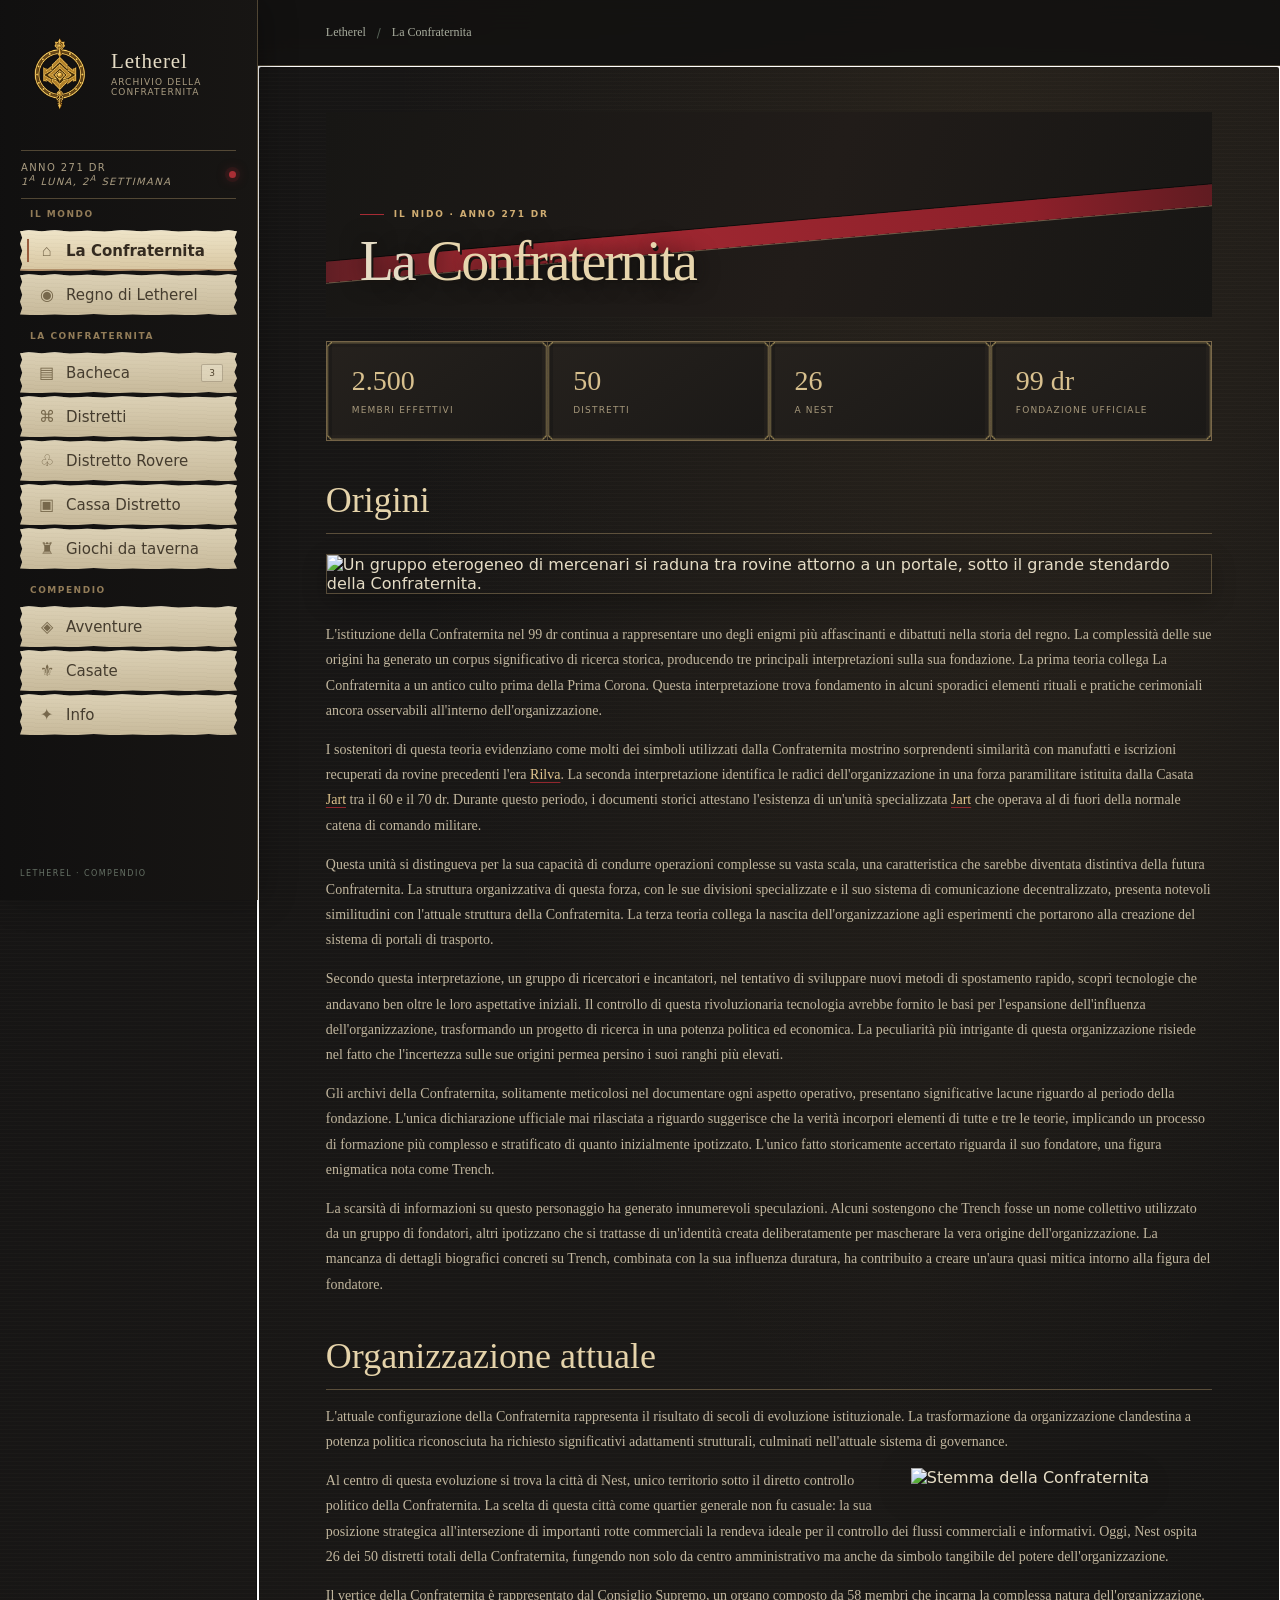
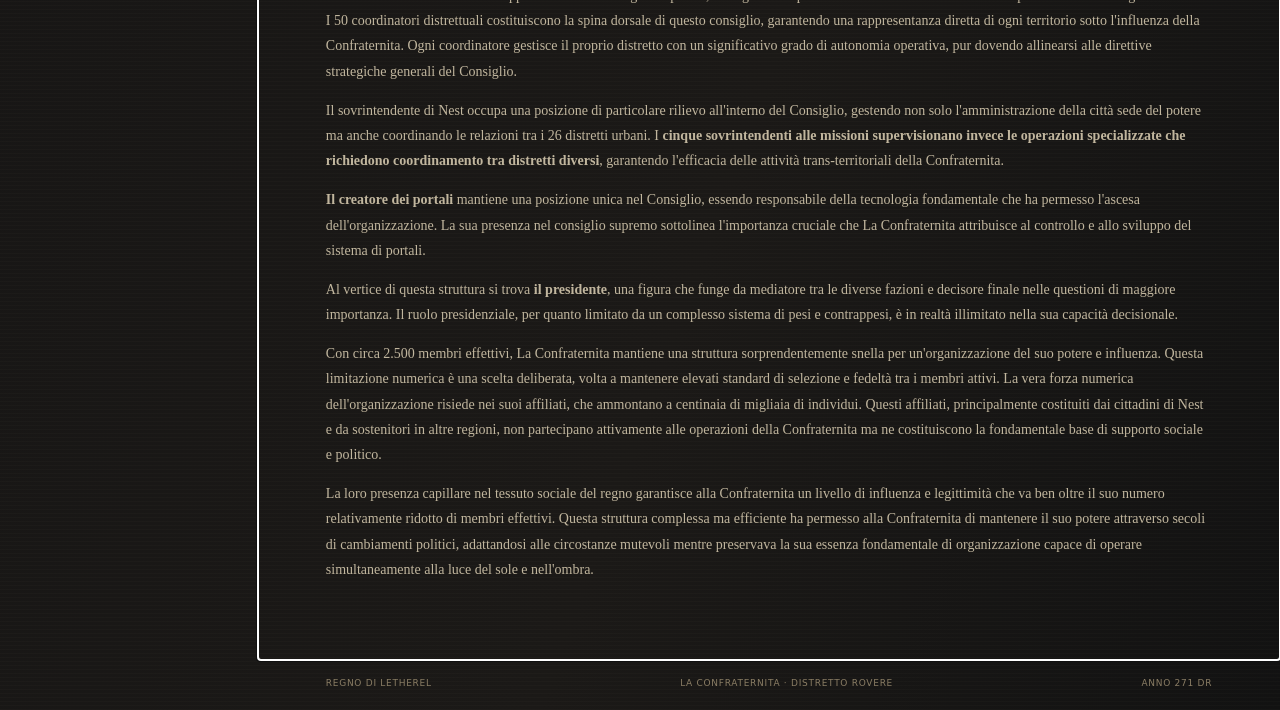
==== index.html @ f5f1eded "mapcolor" ====
<!doctype html>
<html lang="it">
<head>
<meta charset="utf-8"><meta name="viewport" content="width=device-width,initial-scale=1"><meta name="theme-color" content="#141313">
<meta name="description" content="Archivio della Confraternita, dei distretti e delle avventure nel Regno di Letherel.">
<title>La Confraternita · Letherel</title><link rel="stylesheet" href="./assets/site.css?v=20261110-regno-full-map-v3"><script src="./assets/regno.js?v=20261110-regno-map-replacement-2" defer></script><script src="./assets/confraternita.js" defer></script><script src="./assets/taverna-content.js?v=20261109-scudi-diagrams" defer></script><script src="./assets/casate.js?v=20261025-casate-glow" defer></script><script src="./assets/site-images.js?v=20261109-regno-fondazione" defer></script><script src="./assets/player-card.js?v=20261109-rovere-layout-classes" defer></script><script src="./assets/bacheca.js" defer></script><script src="./assets/site.js?v=20261110-regno-fullpage-title" defer></script>
</head>
<body><div class="site-shell">
<aside class="sidebar" id="sidebar" aria-label="Navigazione principale">
<a class="brand" href="#confraternita"><img class="brand-crest" src="./assets/stemma-confraternita-oro.png" alt=""><span><strong>Letherel</strong><small>Archivio della Confraternita</small></span></a>
<a class="sidebar-rule" href="#calendario" data-route="calendario" aria-label="Apri il calendario di Letherel"><span>Anno 271 dr<br><em>1<sup>a</sup> Luna, 2<sup>a</sup> settimana</em></span><b class="live-dot"></b></a>
<nav class="main-nav"><p class="nav-label nav-label-spaced">Il Mondo</p>
<a href="#confraternita" data-route="confraternita"><span class="nav-icon">⌂</span>La Confraternita</a>
<a href="#regno" data-route="regno"><span class="nav-icon">◉</span>Regno di Letherel</a>
<p class="nav-label nav-label-spaced">La Confraternita</p>
<a href="#bacheca" data-route="bacheca"><span class="nav-icon">▤</span>Bacheca <span class="nav-count" data-bacheca-count>3</span></a>
<a href="#distretti" data-route="distretti"><span class="nav-icon">⌘</span>Distretti</a>
<a href="#rovere" data-route="rovere"><span class="nav-icon">♧</span>Distretto Rovere</a>
<a href="#cassa" data-route="cassa" class="nav-subitem"><span class="nav-icon">▣</span>Cassa Distretto</a>
<a href="#taverna" data-route="taverna"><span class="nav-icon">♜</span>Giochi da taverna</a>
<p class="nav-label nav-label-spaced">Compendio</p>
<a href="#avventure" data-route="avventure"><span class="nav-icon">◈</span>Avventure</a>
<a href="#casate" data-route="casate"><span class="nav-icon">⚜</span>Casate</a>
<a href="#info" data-route="info"><span class="nav-icon">✦</span>Info</a>
</nav>
<div class="sidebar-bottom"><span class="sidebar-version">LETHEREL · COMPENDIO</span></div>
</aside>
<main class="main-area"><header class="topbar"><button class="menu-button" id="menuButton" aria-label="Apri navigazione" aria-expanded="false">☰</button><div class="breadcrumbs"><span>Letherel</span><b>/</b><span id="crumbCurrent">La Confraternita</span></div></header>
<div class="content-wrap" id="content" tabindex="-1"></div><footer class="site-footer"><span>Regno di Letherel</span><span>La Confraternita · Distretto Rovere</span><span>Anno 271 dr</span></footer></main></div><div class="sidebar-scrim" id="sidebarScrim"></div></body></html>
---- assets/site.css ----
:root{color-scheme:dark;--ink:#e8e3d4;--muted:#a6a493;--bg:#101812;--panel:#17221b;--line:rgba(206,190,145,.14);--gold:#d0ad67;--gold-light:#ecd5a0;--green:#78916e;--sidebar:258px;--serif:Georgia,"Times New Roman",serif;--sans:Inter,ui-sans-serif,system-ui,-apple-system,"Segoe UI",sans-serif}
*{box-sizing:border-box}html{min-height:100%;background:var(--bg);scroll-behavior:smooth}body{margin:0;min-width:320px;color:var(--ink);font-family:var(--sans);background:radial-gradient(ellipse at 70% -15%,rgba(74,95,69,.2),transparent 48%),var(--bg)}button,input{font:inherit}a{color:inherit;text-decoration:none}.sidebar{position:fixed;z-index:30;inset:0 auto 0 0;display:flex;flex-direction:column;width:var(--sidebar);padding:29px 20px 20px;border-right:1px solid var(--line);background:rgba(16,24,18,.97)}.brand{display:flex;align-items:center;gap:13px;min-height:47px}.brand-crest{display:block;width:78px;height:90px;flex:0 0 78px;object-fit:contain}.brand strong{display:block;font:21px/1 var(--serif);letter-spacing:.04em}.brand small{display:block;margin-top:5px;color:var(--muted);font-size:9px;letter-spacing:.12em;text-transform:uppercase}.sidebar-rule{display:flex;align-items:center;justify-content:space-between;margin:31px 1px 24px;padding:11px 0;border-block:1px solid var(--line);color:var(--muted);font-size:10px;letter-spacing:.14em;text-transform:uppercase}.live-dot{display:inline-block;width:7px;height:7px;flex:0 0 auto;border:0;border-radius:50%;background:#86a97d;box-shadow:0 0 0 4px rgba(134,169,125,.1),0 0 12px rgba(134,169,125,.6)}.nav-label{margin:0 0 11px 10px;color:#758075;font-size:9px;font-weight:700;letter-spacing:.17em;text-transform:uppercase}.nav-label-spaced{margin-top:31px}.main-nav a{position:relative;display:flex;align-items:center;min-height:41px;margin:3px 0;padding:0 10px;border:1px solid transparent;border-radius:5px;color:#b9bcae;font-size:12px;transition:.18s ease}.main-nav a:hover{border-color:var(--line);background:rgba(255,255,255,.025);color:var(--ink)}.main-nav a.active{border-color:rgba(208,173,103,.2);background:linear-gradient(90deg,rgba(208,173,103,.12),rgba(208,173,103,.025));color:var(--gold-light)}.main-nav a.active:before{position:absolute;inset:8px auto 8px -1px;width:2px;background:var(--gold);content:""}.nav-icon{display:inline-grid;place-items:center;width:25px;margin-right:7px;color:#8d9a84;font:16px var(--serif)}.main-nav a.active .nav-icon{color:var(--gold)}.nav-count{margin-left:auto;padding:3px 7px;border:1px solid rgba(208,173,103,.3);border-radius:99px;color:var(--gold-light);font-size:9px}.sidebar-bottom{margin-top:auto}.sidebar-note{display:flex;gap:10px;margin-bottom:24px;padding:13px 11px;border:1px solid var(--line);border-radius:5px;background:rgba(255,255,255,.018)}.sidebar-note>span{color:var(--gold)}.sidebar-note p{margin:0;color:var(--muted);font-size:10px;line-height:1.65}.sidebar-note strong{color:var(--ink);font-weight:600}.sidebar-version{color:#657064;font-size:8px;letter-spacing:.18em}.main-area{min-height:100vh;margin-left:var(--sidebar)}.topbar{position:sticky;z-index:20;top:0;display:flex;align-items:center;gap:25px;height:66px;padding:0 5.3vw;border-bottom:1px solid var(--line);background:rgba(16,24,18,.88);backdrop-filter:blur(16px)}.breadcrumbs{display:flex;align-items:center;gap:11px;min-width:175px;color:#a9ad9e;font:12px var(--serif)}.breadcrumbs b{color:#566256;font:12px var(--sans)}.top-status{display:flex;align-items:center;gap:11px;padding-left:14px;border-left:1px solid var(--line)}.top-status .live-dot{width:6px;height:6px}.top-status small,.top-status strong{display:block}.top-status small{color:#788477;font-size:8px;letter-spacing:.12em}.top-status strong{margin-top:3px;color:#d5d6c7;font-size:10px;font-weight:500}.menu-button{display:none;border:0;background:none;color:var(--gold-light);font-size:20px}.content-wrap{max-width:1280px;min-height:calc(100vh - 109px);margin:0 auto;padding:46px 5.3vw 64px}.site-footer{display:flex;justify-content:space-between;gap:15px;margin:0 5.3vw;padding:17px 0 22px;border-top:1px solid var(--line);color:#727a6f;font-size:9px;letter-spacing:.08em;text-transform:uppercase}.eyebrow{display:flex;align-items:center;gap:10px;margin-bottom:17px;color:var(--gold);font-size:9px;font-weight:700;letter-spacing:.2em;text-transform:uppercase}.eyebrow:before{width:24px;height:1px;background:var(--gold);content:""}.page-title{max-width:780px;margin:0;font:clamp(36px,5vw,59px)/1.04 var(--serif);font-weight:400;letter-spacing:-.035em}.page-title em{color:var(--gold-light);font-style:italic}.page-lede{max-width:650px;margin:19px 0 0;color:#b1b4a6;font:16px/1.75 var(--serif)}.page-intro{margin-bottom:38px}.hero{position:relative;overflow:hidden;min-height:350px;display:flex;align-items:flex-end;padding:clamp(24px,4.5vw,52px);border:1px solid rgba(208,173,103,.28);border-radius:6px;background:radial-gradient(ellipse at 72% 42%,rgba(118,151,103,.25),transparent 34%),radial-gradient(ellipse at 82% 58%,rgba(208,173,103,.1),transparent 43%),linear-gradient(120deg,#1b2a20,#17231c 59%,#202820);box-shadow:0 25px 80px rgba(0,0,0,.18)}.hero:before{position:absolute;top:-108px;right:7%;width:380px;height:380px;border:1px solid rgba(208,173,103,.22);border-radius:50%;box-shadow:0 0 0 22px rgba(208,173,103,.025),0 0 0 54px rgba(208,173,103,.025),0 0 0 90px rgba(208,173,103,.02);content:""}.hero:after{position:absolute;top:42px;right:19%;width:104px;height:192px;border:1px solid rgba(236,213,160,.38);border-radius:50%;transform:rotate(41deg);content:""}.hero-orbit{position:absolute;top:78px;right:calc(7% + 120px);width:22px;height:22px;border:1px solid var(--gold);border-radius:50%;background:rgba(16,24,18,.4);box-shadow:0 0 22px rgba(208,173,103,.25)}.hero-content{position:relative;z-index:1;max-width:640px}.hero .eyebrow{margin-bottom:15px}.hero h1{max-width:620px;margin:0;font:clamp(44px,6.2vw,78px)/.98 var(--serif);font-weight:400;letter-spacing:-.04em}.hero h1 span{display:block;color:var(--gold-light);font-style:italic}.hero p{max-width:510px;margin:20px 0 0;color:#bdc0b0;font:15px/1.7 var(--serif)}.hero-actions,.page-actions{display:flex;flex-wrap:wrap;gap:10px;margin-top:25px}.button{display:inline-flex;align-items:center;justify-content:center;gap:10px;min-height:39px;padding:0 15px;border:1px solid rgba(208,173,103,.52);border-radius:3px;background:rgba(208,173,103,.1);color:var(--gold-light);font-size:10px;letter-spacing:.08em;text-transform:uppercase;transition:.18s ease}.button:hover{background:rgba(208,173,103,.19);border-color:var(--gold)}.button.secondary{border-color:var(--line);background:rgba(255,255,255,.025);color:var(--ink)}.section-heading{display:flex;align-items:end;justify-content:space-between;gap:20px;margin:48px 0 18px}.section-heading h2{margin:0;font:26px/1.1 var(--serif);font-weight:400}.section-heading p{margin:7px 0 0;color:var(--muted);font:12px/1.6 var(--serif)}.text-link{color:var(--gold-light);font-size:10px;letter-spacing:.08em;text-transform:uppercase}.stats-grid{display:grid;grid-template-columns:repeat(4,1fr);gap:1px;overflow:hidden;margin-top:24px;border:1px solid var(--line);border-radius:5px;background:var(--line)}.stat{min-height:96px;padding:20px;background:var(--panel)}.stat strong{display:block;color:var(--gold-light);font:28px/1 var(--serif);font-weight:400}.stat span{display:block;margin-top:10px;color:#899286;font-size:9px;letter-spacing:.13em;text-transform:uppercase}.card-grid{display:grid;grid-template-columns:repeat(3,minmax(0,1fr));gap:13px}.card,.panel{min-width:0;padding:20px;border:1px solid var(--line);border-radius:5px;background:linear-gradient(145deg,rgba(28,42,33,.86),rgba(23,34,27,.75))}.card h3{margin:0;font:20px/1.25 var(--serif);font-weight:400}.card p{margin:10px 0 0;color:#a6ab9c;font:12px/1.7 var(--serif)}.card-kicker{display:flex;justify-content:space-between;gap:8px;margin-bottom:13px;color:var(--gold);font-size:9px;letter-spacing:.12em;text-transform:uppercase}.mission-card{position:relative;display:flex;flex-direction:column;min-height:260px;padding:21px;border:1px solid var(--line);border-radius:5px;background:linear-gradient(155deg,#1c2b21,#17221b 75%);transition:transform .2s ease,border-color .2s ease}.mission-card:hover{transform:translateY(-3px);border-color:rgba(208,173,103,.38)}.mission-card h3{margin:0;font:23px/1.12 var(--serif);font-weight:400}.mission-card .contractor{margin:9px 0 0;color:#9ba294;font:11px var(--serif)}.mission-card>p:not(.contractor){color:#a6ab9c;font:12px/1.6 var(--serif)}.mission-tags{display:flex;flex-wrap:wrap;gap:6px;margin-top:18px}.tag{padding:5px 8px;border:1px solid rgba(206,190,145,.16);border-radius:2px;color:#bbc0ae;font-size:8px;letter-spacing:.08em;text-transform:uppercase}.mission-bars{display:grid;grid-template-columns:repeat(3,1fr);gap:6px;margin-top:19px}.metric{color:#818a7e;font-size:8px;letter-spacing:.06em;text-transform:uppercase}.metric strong{display:block;margin-top:5px;color:#d3d0c0;font-size:10px;font-weight:500}.mission-bottom{display:flex;align-items:center;justify-content:space-between;gap:12px;margin-top:auto;padding-top:22px}.reward{color:var(--gold-light);font:17px var(--serif)}.reward small{display:block;margin-top:4px;color:#8b9384;font:8px var(--sans);letter-spacing:.11em;text-transform:uppercase}.callout{display:flex;gap:15px;margin-top:29px;padding:17px 19px;border-left:2px solid var(--gold);background:rgba(208,173,103,.06);color:#b7b9aa;font:13px/1.65 var(--serif)}.callout strong{color:var(--gold-light)}.split-grid{display:grid;grid-template-columns:minmax(0,1.2fr) minmax(260px,.8fr);gap:16px}.panel{padding:clamp(20px,3vw,30px);background:rgba(23,34,27,.7)}.panel h2,.panel h3{margin:0;font:24px/1.18 var(--serif);font-weight:400}.panel p{color:#aeb1a2;font:13px/1.8 var(--serif)}.panel p:last-child{margin-bottom:0}.theory-list,.council-list{display:grid;gap:0;margin-top:16px}.theory{display:grid;grid-template-columns:29px 1fr;gap:11px;padding:12px 0;border-top:1px solid var(--line)}.theory-index{color:var(--gold);font:19px var(--serif)}.theory strong{color:#e4dfcf;font:15px var(--serif);font-weight:400}.theory p{margin:5px 0 0;font-size:11px}.council-row{display:flex;justify-content:space-between;gap:12px;padding:12px 0;border-bottom:1px solid var(--line);color:#b4b7a9;font:12px var(--serif)}.council-row:last-child{border-bottom:0}.council-row strong{color:var(--gold-light);font:12px var(--sans);font-weight:500;text-align:right}.roster-grid{display:grid;grid-template-columns:repeat(3,minmax(0,1fr));gap:9px;margin-top:17px}.member{padding:14px 15px;border:1px solid var(--line);border-radius:4px;background:rgba(255,255,255,.018)}.member strong{display:block;color:#e4e0d2;font:15px var(--serif);font-weight:400}.member small{display:block;margin-top:5px;color:#858f82;font-size:8px;letter-spacing:.1em;text-transform:uppercase}.rank-block+.rank-block{margin-top:34px}.rank-title{display:flex;align-items:center;gap:12px;margin:0 0 15px;color:var(--gold-light);font:22px var(--serif);font-weight:400}.rank-title:after{height:1px;flex:1;background:var(--line);content:""}.rank-title small{color:#838b7e;font:9px var(--sans);letter-spacing:.1em;text-transform:uppercase}.district-grid{display:grid;grid-template-columns:repeat(4,minmax(0,1fr));gap:8px;margin-top:18px}.district-chip{display:flex;justify-content:space-between;align-items:center;gap:7px;min-height:44px;padding:10px 12px;border:1px solid var(--line);border-radius:3px;color:#c8c8ba;font:12px var(--serif)}.district-chip.current{border-color:rgba(208,173,103,.5);background:rgba(208,173,103,.09);color:var(--gold-light)}.district-chip small{color:#778375;font:8px var(--sans);text-transform:uppercase}.game-tabs{display:flex;flex-wrap:wrap;gap:7px;margin:27px 0 15px}.game-tab{padding:9px 13px;border:1px solid var(--line);border-radius:3px;background:transparent;color:#b4b8aa;font-size:9px;letter-spacing:.11em;text-transform:uppercase;cursor:pointer}.game-tab[aria-selected=true]{border-color:rgba(208,173,103,.55);background:rgba(208,173,103,.1);color:var(--gold-light)}.game-panel{padding:clamp(20px,3vw,30px);border:1px solid var(--line);border-radius:5px;background:var(--panel)}.game-panel h2{margin:0;font:27px var(--serif);font-weight:400}.game-panel>p{max-width:760px;color:#b4b7a9;font:14px/1.8 var(--serif)}.rule-grid{display:grid;grid-template-columns:repeat(3,1fr);gap:10px;margin-top:20px}.rule-item{padding:14px;border:1px solid var(--line);border-radius:3px}.rule-item strong{display:block;color:var(--gold-light);font:14px var(--serif);font-weight:400}.rule-item span{display:block;margin-top:6px;color:#999f90;font-size:10px;line-height:1.6}.timeline-card{display:grid;grid-template-columns:88px 1fr;gap:17px;padding:20px 0;border-top:1px solid var(--line)}.timeline-date{color:var(--gold);font:14px var(--serif)}.timeline-card h3{margin:0;font:19px var(--serif);font-weight:400}.timeline-card p{margin:7px 0 0;color:#a6ab9c;font:12px/1.7 var(--serif)}.house-grid{display:grid;grid-template-columns:repeat(4,minmax(0,1fr));gap:9px;margin-top:17px}.house{position:relative;overflow:hidden;min-height:96px;padding:17px;border:1px solid var(--line);border-radius:4px;background:linear-gradient(140deg,rgba(35,52,39,.9),rgba(20,29,23,.7))}.house:after{position:absolute;right:-14px;bottom:-30px;width:70px;height:70px;border:1px solid rgba(208,173,103,.14);border-radius:50%;content:""}.house strong{position:relative;z-index:1;display:block;font:18px var(--serif);font-weight:400}.house small{position:relative;z-index:1;display:block;margin-top:8px;color:#899285;font-size:8px;letter-spacing:.1em;text-transform:uppercase}
@media(prefers-reduced-motion:no-preference){.content-wrap>*{animation:rise .36s ease both}@keyframes rise{from{opacity:.5;transform:translateY(7px)}to{opacity:1;transform:none}}}
@media(max-width:1050px){.sidebar{width:225px}.main-area{margin-left:225px}.topbar,.content-wrap{padding-inline:3.5vw}.card-grid{grid-template-columns:repeat(2,minmax(0,1fr))}.district-grid{grid-template-columns:repeat(3,minmax(0,1fr))}.house-grid{grid-template-columns:repeat(3,minmax(0,1fr))}}
@media(max-width:760px){.sidebar{width:258px;transform:translateX(-102%);transition:transform .25s ease;box-shadow:15px 0 40px rgba(0,0,0,.3)}.sidebar.open{transform:translateX(0)}.sidebar-scrim{position:fixed;z-index:25;inset:0;display:none;background:rgba(0,0,0,.58)}.sidebar-scrim.show{display:block}.main-area{margin-left:0}.topbar{height:59px;gap:13px;padding-inline:17px}.menu-button{display:block;padding:5px;cursor:pointer}.breadcrumbs{min-width:0;flex:1;font-size:11px}.top-status{display:none}.content-wrap{min-height:calc(100vh - 100px);padding:30px 18px 44px}.site-footer{flex-wrap:wrap;margin-inline:18px;font-size:8px}.site-footer span:nth-child(2){order:3;width:100%}.hero{min-height:360px;padding:27px 22px}.hero:before{top:-40px;right:-130px;width:300px;height:300px}.hero:after{right:25px}.hero-orbit{right:110px}.page-title{font-size:43px}.page-lede{font-size:14px}.stats-grid{grid-template-columns:repeat(2,1fr)}.stat{min-height:82px;padding:15px}.stat strong{font-size:24px}.card-grid,.split-grid{grid-template-columns:1fr}.roster-grid,.district-grid{grid-template-columns:repeat(2,minmax(0,1fr))}.house-grid{grid-template-columns:repeat(2,minmax(0,1fr))}.section-heading{align-items:start;flex-direction:column;margin-top:39px}.rule-grid{grid-template-columns:1fr}.timeline-card{grid-template-columns:65px 1fr;gap:11px}}
@media(max-width:390px){.roster-grid,.district-grid{grid-template-columns:1fr}.hero h1{font-size:41px}}
/* Letherel: archivio di gilda, tra Google Sites e tavola illustrata. */
:root{color-scheme:dark;--ink:#e5dcc5;--muted:#aa9d82;--bg:#141313;--panel:#211e1b;--line:rgba(193,166,112,.28);--gold:#c9ad78;--gold-light:#e7d5ad;--green:#78916e;--sidebar:258px}
html,body{background-color:var(--bg)}body{background-image:repeating-linear-gradient(0deg,rgba(228,208,164,.018) 0,rgba(228,208,164,.018) 1px,transparent 1px,transparent 4px),radial-gradient(ellipse at 76% 8%,rgba(115,92,58,.16),transparent 42%),linear-gradient(110deg,#151414,#1b1917 65%,#121212)}
.sidebar{border-right:1px solid rgba(201,173,120,.34);background:linear-gradient(90deg,rgba(17,16,16,.99),rgba(24,22,20,.98));box-shadow:8px 0 30px rgba(0,0,0,.22)}

.sidebar-rule{border-color:rgba(201,173,120,.34)}.live-dot{background:#a92e35;box-shadow:0 0 0 4px rgba(169,46,53,.12),0 0 12px rgba(169,46,53,.55)}
.nav-label{color:#927c58}.main-nav a{border-radius:0;color:#c4b99f}.main-nav a:hover{border-color:rgba(201,173,120,.24);background:rgba(201,173,120,.06)}.main-nav a.active{border-color:rgba(201,173,120,.35);background:linear-gradient(90deg,rgba(169,46,53,.23),rgba(201,173,120,.04));color:#f0dfb6}.main-nav a.active:before{width:3px;background:#b12b34}.nav-icon{color:#a38a5c}.nav-count{border-radius:0;border-color:rgba(169,46,53,.65);color:#e2b5a5}
.topbar{border-color:var(--line);background:rgba(19,18,17,.92)}.content-wrap{max-width:1400px}.site-footer{border-color:var(--line);color:#8b7e65}
.hero{min-height:285px;padding:clamp(25px,4vw,48px);border:1px solid rgba(201,173,120,.58);border-radius:0;background:linear-gradient(90deg,rgba(18,17,16,.96) 0%,rgba(27,24,20,.84) 52%,rgba(18,17,16,.95) 100%),repeating-linear-gradient(135deg,rgba(214,191,145,.055) 0 1px,transparent 1px 8px);box-shadow:inset 0 0 0 5px rgba(201,173,120,.08),inset 0 0 0 7px rgba(201,173,120,.24),0 24px 65px rgba(0,0,0,.27)}
.hero:before{top:16px;right:8%;width:215px;height:235px;border:1px solid rgba(225,206,164,.58);border-radius:0;transform:rotate(2deg);box-shadow:inset 0 0 0 7px rgba(201,173,120,.09),inset 0 0 0 9px rgba(201,173,120,.24),0 0 0 1px rgba(0,0,0,.8)}
.hero:after{top:49%;right:-3%;left:-3%;width:106%;height:31px;border:0;border-radius:0;background:linear-gradient(90deg,#531c21,#a72b34 18%,#8d202a 78%,#5a1b20);transform:rotate(-5deg);box-shadow:0 1px 0 rgba(234,194,147,.38),0 -1px 0 rgba(0,0,0,.55);z-index:0}
.hero-orbit{top:37px;right:calc(8% + 86px);z-index:1;width:43px;height:43px;border:1px solid rgba(231,213,173,.82);border-radius:0;transform:rotate(45deg);box-shadow:inset 0 0 0 5px rgba(201,173,120,.14),0 0 15px rgba(0,0,0,.5)}
.hero-content{z-index:2}.hero h1{max-width:720px;text-shadow:2px 3px 0 #171411,0 0 22px #0c0b0a}.hero h1 span{color:var(--gold-light);font-style:normal}.eyebrow{color:#d0ad72}.eyebrow:before{background:#a72b34}
.page-title{letter-spacing:-.015em}.page-title em{color:#d7bd88}.page-intro{padding:0 0 20px;border-bottom:1px solid rgba(201,173,120,.2)}
.stats-grid{border-radius:0;background:rgba(201,173,120,.35)}.stat{background:linear-gradient(145deg,#25211d,#1b1917)}.stat strong{color:#d8c08e}.stat span{color:#a6987b}
.card,.panel,.mission-card,.game-panel{border-radius:0;border-color:rgba(201,173,120,.34);background-color:#211e1b;background-image:linear-gradient(145deg,rgba(43,37,30,.84),rgba(25,23,21,.96));box-shadow:inset 0 0 0 3px rgba(201,173,120,.045)}.mission-card{min-height:235px}.mission-card:hover{border-color:#d0ad72}.mission-card h3,.card h3,.panel h2,.panel h3{color:#eee1c2}.tag,.game-tab,.district-chip,.member,.rule-item,.house{border-radius:0;border-color:rgba(201,173,120,.26)}.game-tab[aria-selected=true]{border-color:#b12b34;background:rgba(169,46,53,.22)}.callout{border-left-color:#ac2932;background:rgba(169,46,53,.09)}
.district-chip.current{border-color:#b12b34;background:rgba(169,46,53,.16);color:#ead8b0}.house{background:linear-gradient(135deg,rgba(70,55,38,.32),rgba(20,19,18,.78))}.empty-bar{color:#574d3e}.mission-duration{position:absolute;right:18px;bottom:16px}.source-note{max-width:900px;margin:8px 0 32px;padding:17px 20px;border:1px solid var(--line);background:rgba(201,173,120,.045);color:#c0b293;font:13px/1.7 var(--serif)}
@media(max-width:760px){.hero{min-height:245px}.hero:before{right:-35px;width:150px;height:190px}.hero-orbit{right:55px}.hero:after{top:53%}}
.affiliation-grid{margin-top:16px}.affiliation-grid .panel p{margin-bottom:0}
.world-copy{max-width:1000px}.world-copy h1{display:none}.world-copy h2{margin:42px 0 14px;padding-bottom:12px;border-bottom:1px solid rgba(201,173,120,.4);color:#e5d3aa;font:clamp(25px,3.1vw,36px)/1.15 var(--serif);font-weight:400}.world-copy h3{margin:30px 0 12px;color:#cfb67f;font:23px/1.2 var(--serif);font-weight:400}.world-copy h4{margin:22px 0 8px;color:#d8c08e;font:18px/1.25 var(--serif);font-weight:400}.world-copy p,.world-copy li{color:#c1b69e;font:14px/1.8 var(--serif)}.world-copy ul{padding-left:24px}.world-copy li::marker{color:#b12b34}.world-copy a{color:#dfc48e;text-decoration:underline;text-decoration-color:rgba(177,43,52,.8);text-underline-offset:3px}.source-quote{padding-left:17px;border-left:3px solid #ac2932;color:#dfc48e!important}
.lore-copy{max-width:1050px;margin-top:34px}.lore-copy h2{margin:38px 0 12px;padding-bottom:11px;border-bottom:1px solid rgba(201,173,120,.36);color:#e5d3aa;font:clamp(25px,3.1vw,36px)/1.2 var(--serif);font-weight:400}.lore-copy h3{margin:27px 0 9px;color:#cfb67f;font:23px/1.2 var(--serif);font-weight:400}.lore-copy h4{margin:22px 0 8px;color:#d8c08e;font:18px/1.25 var(--serif);font-weight:400}.lore-copy p,.lore-copy li{color:#c1b69e;font:14px/1.8 var(--serif)}.lore-copy ul{padding-left:24px}.lore-copy li::marker{color:#b12b34}.lore-copy a{color:#dfc48e;text-decoration:underline;text-decoration-color:rgba(177,43,52,.8);text-underline-offset:3px}.lore-copy h1,.world-copy h1{margin:0;color:#e5d3aa;font:clamp(36px,5vw,58px)/1.12 var(--serif);font-weight:400}.world-copy{max-width:1050px}.world-copy h1{margin-bottom:18px}.world-copy h2{margin-top:38px}.source-quote{padding-left:17px;border-left:3px solid #ac2932;color:#dfc48e!important}.mission-card>p:not(.contractor){color:#c1b69e;font:13px/1.7 var(--serif)}.mission-companions{margin-top:9px;color:#a99876;font:10px/1.6 var(--sans)}.mission-duration{position:static;align-self:flex-start;margin-top:12px}.card-grid{grid-template-columns:repeat(2,minmax(0,1fr))}@media(max-width:760px){.card-grid{grid-template-columns:1fr}}
.hero{min-height:205px;padding:28px 34px}.hero h1{max-width:none;font-size:clamp(32px,4.5vw,56px);white-space:nowrap}.hero h1 span{display:inline}.hero:before{top:9px;right:7%;width:170px;height:180px}.hero:after{top:54%;height:21px}.hero-orbit{top:25px;right:calc(7% + 68px);width:32px;height:32px}.hero-art{position:absolute;inset:0;width:100%;height:100%;object-fit:cover;opacity:.32;mix-blend-mode:screen}
.mission-art{width:calc(100% + 42px);height:155px;max-width:none;margin:-21px -21px 18px;object-fit:cover;filter:saturate(.7) contrast(1.05);border-bottom:1px solid rgba(201,173,120,.35)}
.district-chip{min-height:88px;justify-content:flex-start}.district-chip img{width:64px;height:62px;flex:none;object-fit:cover;border:1px solid rgba(201,173,120,.28)}.district-chip span{line-height:1.35}
.member{padding:0 0 13px;overflow:hidden}.member img{display:block;width:100%;aspect-ratio:1.55;object-fit:cover;margin-bottom:12px;filter:saturate(.72)}.member strong{padding-inline:13px}
.adventure-art{display:block;width:min(100%,920px);max-height:350px;margin:0 auto 28px;object-fit:cover;border:1px solid rgba(201,173,120,.4)}
.house-grid{grid-template-columns:repeat(2,minmax(0,1fr));gap:14px}.house{padding:0;min-height:0}.house:after{display:none}.house>img{display:block;width:100%;aspect-ratio:2.1;object-fit:cover;filter:saturate(.68);border-bottom:1px solid rgba(201,173,120,.28)}.house-copy{padding:18px}.house-copy strong{font-size:23px}.house-copy small{font-size:9px}.house-copy p{position:relative;z-index:1;margin:13px 0 0;color:#c1b69e;font:13px/1.75 var(--serif)}
@media(max-width:760px){.hero{min-height:170px;padding:22px 19px}.hero h1{font-size:clamp(27px,7.8vw,40px)}.hero:before{right:-38px;width:125px;height:145px}.hero-orbit{right:61px;width:26px;height:26px}.house-grid{grid-template-columns:1fr}.mission-art{height:135px}.district-chip{min-height:74px}.district-chip img{width:52px;height:52px}}
.game-gallery{display:grid;grid-template-columns:repeat(2,minmax(0,1fr));gap:10px;margin:20px 0}.game-gallery img{width:100%;height:210px;object-fit:cover;border:1px solid rgba(201,173,120,.3);filter:saturate(.7)}@media(max-width:600px){.game-gallery img{height:150px}}
.game-gallery.single-image{grid-template-columns:minmax(0,1fr)}.game-gallery.single-image img{width:min(100%,1000px);height:auto;max-height:420px;justify-self:center;object-fit:contain}
.image-placeholder{position:relative;display:block;overflow:hidden;border:1px solid rgba(201,173,120,.34);background:radial-gradient(ellipse at 50% 55%,rgba(169,46,53,.16),transparent 46%),repeating-linear-gradient(135deg,rgba(201,173,120,.035) 0 1px,transparent 1px 9px),linear-gradient(145deg,#2a2520,#191716 72%);box-shadow:inset 0 0 0 4px rgba(201,173,120,.055)}.image-placeholder:after{position:absolute;top:50%;left:50%;width:35px;height:35px;border:1px solid rgba(201,173,120,.45);content:"";transform:translate(-50%,-50%) rotate(45deg);box-shadow:0 0 0 8px rgba(201,173,120,.05)}.hero-art.image-placeholder{z-index:0;opacity:.55;mix-blend-mode:screen}.mission-art.image-placeholder{width:calc(100% + 42px);height:155px;margin:-21px -21px 18px;border-width:0 0 1px}.district-chip .image-placeholder{width:64px;height:62px;flex:none}.member .image-placeholder{width:100%;aspect-ratio:1.55;margin-bottom:12px}.game-gallery .image-placeholder{height:210px}.adventure-art.image-placeholder{width:min(100%,920px);height:280px;margin:0 auto 28px}.house>.image-placeholder{width:100%;aspect-ratio:2.1;border-width:0 0 1px}.house-copy{position:relative;z-index:1}
@media(max-width:760px){.mission-art.image-placeholder{height:135px}.district-chip .image-placeholder{width:52px;height:52px}.game-gallery .image-placeholder{height:150px}.adventure-art.image-placeholder{height:200px}}
.house>img,.house>.image-placeholder{height:220px;aspect-ratio:auto;object-fit:contain;background-color:#191817}.house>img{padding:8px}.house>.image-placeholder{background-color:#211e1b}
.game-section{max-width:930px;margin:25px 0;padding-top:3px;border-top:1px solid rgba(201,173,120,.18)}.game-section h3{margin:15px 0 8px;color:#e1cfaa;font:20px/1.25 var(--serif);font-weight:400}.game-section p,.game-section li{color:#c1b69e;font:14px/1.8 var(--serif)}.game-section p{margin:10px 0}.game-section ul{display:grid;gap:6px;margin:12px 0;padding-left:22px}.game-section li::marker{color:#b12b34}.game-section p:first-child{margin-top:8px}
.card-grid,.house-grid{grid-template-columns:repeat(3,minmax(0,1fr))}.roster-grid{grid-template-columns:repeat(2,minmax(0,1fr))}
.house-grid{gap:14px}
.member{display:grid;grid-template-columns:minmax(130px,40%) minmax(0,1fr);padding:0;overflow:hidden;align-items:stretch}
.member .image-placeholder,.member .member-portrait{width:100%;height:100%;min-height:280px;aspect-ratio:auto;margin:0;border-width:0 1px 0 0}.member .member-portrait{object-fit:cover;object-position:center top}
.member-copy{min-width:0;padding:18px 17px}
.member-copy h3{margin:0 0 18px;color:#e5d3aa;text-align:center;font:21px/1.2 var(--serif);font-weight:600;text-decoration:underline;text-decoration-color:rgba(201,173,120,.7);text-underline-offset:3px}
.member-facts{display:grid;gap:8px;margin:0 0 16px}
.member-facts>div{display:grid;grid-template-columns:minmax(75px,.8fr) minmax(0,1.2fr);gap:8px;padding-bottom:5px;border-bottom:1px solid rgba(201,173,120,.22)}
.member-facts dt{color:#c9ad78;font:600 13px var(--serif);text-decoration:underline;text-underline-offset:2px}
.member-facts dd{margin:0;color:#e5dcc5;font:600 13px/1.35 var(--serif);text-align:center}
.member-description{color:#c1b69e;font:italic 13px/1.75 var(--serif)}
.member-description p{margin:9px 0}
.member-achievements{grid-column:1/-1;margin:0;padding:13px 17px 16px;border-top:1px solid rgba(201,173,120,.22)}
.member-achievements h4{margin:0 0 8px;color:#d8c08e;font:600 12px var(--serif);text-align:center;text-decoration:underline}
.member-achievements p{margin:7px 0;color:#c1b69e;font:italic 12px/1.7 var(--serif)}
.member-achievements ul{display:grid;gap:6px;margin:0;padding-left:22px}
.member-achievements li{padding-left:2px;color:#c1b69e;font:italic 12px/1.7 var(--serif)}
.member-achievements li::marker{color:#c9ad78}
.world-index{max-width:850px;margin:4px auto 30px;padding:17px 22px;border:1px solid rgba(201,173,120,.34);background:linear-gradient(135deg,rgba(70,55,38,.28),rgba(20,19,18,.78))}
.world-index h2{margin:0 0 12px;padding:0;border:0;color:#e5d3aa;text-align:center;font:24px var(--serif)}
.world-index ol{display:grid;grid-template-columns:1fr;gap:7px;margin:0;padding:0;list-style-position:inside;text-align:center}
.world-index li{padding-left:0;color:#cfb67f}
.world-index a{color:#dfc48e;text-decoration:underline;text-underline-offset:3px}
@media(max-width:1050px){.card-grid,.house-grid{grid-template-columns:repeat(2,minmax(0,1fr))}}
@media(max-width:760px){.card-grid,.house-grid,.roster-grid{grid-template-columns:1fr}.member{grid-template-columns:minmax(105px,35%) minmax(0,1fr)}.member .image-placeholder,.member .member-portrait{min-height:235px}.member-copy{padding:15px 13px}.member-copy h3{font-size:18px}.member-facts>div{grid-template-columns:minmax(68px,.8fr) minmax(0,1.2fr);gap:5px}.world-index ol{grid-template-columns:1fr}}
@media(max-width:390px){.member{grid-template-columns:1fr}.member .image-placeholder,.member .member-portrait{min-height:260px;height:260px;border-width:0 0 1px}.roster-grid{grid-template-columns:1fr}}

/* IMG 2: celestial separators for the member ranks. */
.rank-title{display:block;margin:0 0 18px;text-align:center;font-family:var(--serif);font-size:clamp(25px,2.2vw,30px);line-height:1.1;font-weight:400}
.rank-title::after{display:block;width:100%;height:30px;margin:5px auto 0;content:"";background:linear-gradient(90deg,rgba(236,213,160,.08),rgba(236,213,160,.68)) left 50% / calc(50% - 56px) 1px no-repeat,linear-gradient(90deg,rgba(236,213,160,.68),rgba(236,213,160,.08)) right 50% / calc(50% - 56px) 1px no-repeat,url("./rank-divider.svg") center / 100px 30px no-repeat}

/* BASELINE FRAME (IMG 6): one nine-slice frame adapted across the site's card shapes. */
:is(.mission-card,.member,.house,.district-chip,.stat,.card,.panel,.game-panel,.rule-item,.world-index,.adventure-entry,.source-note){border:10px solid transparent;border-image-source:url("./card-frame.svg");border-image-slice:32;border-image-width:10px;border-image-outset:0;border-image-repeat:stretch;border-radius:0}
:is(.district-chip,.stat,.rule-item){border-width:5px;border-image-width:5px}
.house::after{display:none}
.house.house-noble{border-color:rgba(112,161,199,.48);background:radial-gradient(ellipse at 85% 8%,rgba(71,126,172,.25),transparent 48%),linear-gradient(140deg,#263544 0%,#25221e 57%,#191817 100%);box-shadow:inset 0 0 0 1px rgba(130,177,211,.1),0 0 18px rgba(56,102,141,.12)}
.house.house-noble:after{border-color:rgba(123,174,211,.2)}
.house.house-important{border-color:rgba(157,117,190,.48);background:radial-gradient(ellipse at 85% 8%,rgba(125,78,157,.26),transparent 48%),linear-gradient(140deg,#352a3e 0%,#27211f 57%,#191817 100%);box-shadow:inset 0 0 0 1px rgba(175,139,206,.1),0 0 18px rgba(107,62,138,.13)}
.house.house-important:after{border-color:rgba(176,137,207,.2)}
.house.house-noble:hover{border-color:rgba(151,195,225,.7);box-shadow:inset 0 0 0 1px rgba(151,195,225,.16),0 0 24px rgba(67,122,163,.2)}
.house.house-important:hover{border-color:rgba(190,155,217,.7);box-shadow:inset 0 0 0 1px rgba(190,155,217,.16),0 0 24px rgba(127,76,157,.22)}
.house.house-noble{box-shadow:inset 0 0 0 1px rgba(130,177,211,.16),0 0 26px 3px rgba(56,102,141,.27)}
.house.house-important{box-shadow:inset 0 0 0 1px rgba(175,139,206,.16),0 0 26px 3px rgba(107,62,138,.28)}
.house.house-noble:before,.house.house-important:before,.house.house-declined:before{position:absolute;inset:0;z-index:1;pointer-events:none;content:""}
.house.house-noble:before{background:linear-gradient(120deg,rgba(48,91,129,.36),rgba(32,39,45,.12) 72%,transparent)}
.house.house-important:before{background:linear-gradient(120deg,rgba(99,59,127,.38),rgba(47,38,52,.12) 72%,transparent)}
.house.house-declined:before{background:linear-gradient(120deg,rgba(125,40,45,.36),rgba(51,34,35,.1) 72%,transparent)}
.house-copy{z-index:2;background:transparent}
.house.house-declined{border-color:rgba(178,62,66,.58);background:radial-gradient(ellipse at 50% 0%,rgba(155,40,48,.25),transparent 54%),linear-gradient(140deg,#352322 0%,#26201f 58%,#191817 100%);box-shadow:inset 0 0 0 1px rgba(198,74,77,.15),0 0 27px 3px rgba(150,38,46,.3)}
.house.house-declined:after{border-color:rgba(199,76,79,.25)}
.house.house-declined:hover{border-color:rgba(211,96,98,.8);box-shadow:inset 0 0 0 1px rgba(211,96,98,.2),0 0 32px 4px rgba(164,48,55,.36)}
.district-grid{grid-template-columns:repeat(3,minmax(0,1fr));gap:18px}
.district-chip{display:flex;flex-direction:column;align-items:stretch;justify-content:flex-start;gap:0;min-height:0;padding:0;text-align:center}
.district-chip img{display:block;width:68.75%;height:auto;aspect-ratio:1;margin-inline:auto;object-fit:cover;border:0;border-bottom:1px solid rgba(201,173,120,.35)}
.district-chip span{display:block;padding:12px 8px 14px;line-height:1.3;text-align:center}
.houses-intro .page-lede{max-width:none}
.adventure-entry{display:grid;grid-template-columns:minmax(280px,.92fr) minmax(0,1fr);gap:30px;align-items:start;padding:0 0 6px}
.adventure-entry>.adventure-art{margin:0}
.adventure-art.image-placeholder{width:100%;height:auto;min-height:340px;aspect-ratio:1.08;margin:0;border:1px solid rgba(201,173,120,.35)}
.adventure-details{padding:10px 0 0;color:#d6d0c4;font:14px/1.65 var(--sans)}
.adventure-details h2{display:flex;align-items:baseline;gap:10px;margin:0 0 28px;padding-bottom:6px;border-bottom:1px solid rgba(201,173,120,.6);color:#c5ae82;font:32px/1.2 var(--serif);font-weight:600}
.adventure-details h2 small{margin-left:auto;color:#c5ae82;font:italic 10px var(--serif)}
.adventure-details h3{margin:0 0 4px;color:#9d7a2d;font:600 14px var(--serif)}
.adventure-details ul{margin:0 0 13px;padding-left:18px;list-style-type:square}
.adventure-details li{margin:3px 0;font-weight:700}
.adventure-details li strong,.adventure-details>p strong{color:#9d7a2d;font-family:var(--serif)}
.adventure-details>p{margin:9px 0;font-weight:700}
.adventure-details s{color:#b63535;text-decoration-thickness:2px}
.adventure-players{margin-top:18px;padding-top:6px;border-top:1px solid #a33131;font-weight:700}
.adventure-players strong{display:block;margin-bottom:2px;color:#b63535;text-decoration:underline;text-underline-offset:3px}
@media(max-width:760px){.adventure-entry{grid-template-columns:1fr;gap:18px}.adventure-art.image-placeholder{min-height:0;aspect-ratio:1.15}.adventure-details{padding-top:0}.adventure-details h2{font-size:27px}}
@media(max-width:760px){.district-grid{grid-template-columns:repeat(2,minmax(0,1fr));gap:12px}.district-chip span{padding:10px 6px 12px}}
@media(max-width:390px){.district-grid{grid-template-columns:1fr}}
.district-chip>.district-art{display:grid;place-items:center;width:100%;aspect-ratio:1;padding:0;border:1px solid rgba(201,173,120,.28);background:linear-gradient(145deg,#211e1b,#171614)}
.district-chip>.district-art img{width:68.75%;height:auto;aspect-ratio:1;margin:0;object-fit:contain;border:0}
.district-chip>span:not(.district-art){padding:12px 8px 14px;line-height:1.3;text-align:center}
.adventure-details{padding:10px 0 0;color:#c1b69e;font:14px/1.7 var(--serif)}
.adventure-details h2{display:flex;align-items:baseline;gap:10px;margin:0 0 25px;padding-bottom:8px;border-bottom:1px solid var(--line);color:var(--gold-light);font:32px/1.2 var(--serif);font-weight:400}
.adventure-details h2 small{margin-left:auto;color:var(--muted);font:italic 11px var(--serif)}
.adventure-details h3{margin:0 0 4px;color:var(--gold);font:600 14px var(--serif)}
.adventure-details li{margin:3px 0;color:var(--ink);font-weight:600}
.adventure-details li strong,.adventure-details>p strong{color:var(--gold);font-family:var(--serif)}
.adventure-details>p{margin:9px 0;color:var(--ink);font-weight:500}
.adventure-details s{color:#c76363;text-decoration-thickness:2px}
.adventure-players{margin-top:18px;padding-top:8px;border-top:1px solid rgba(177,43,52,.65);color:var(--ink);font-weight:500}
.adventure-players strong{display:block;margin-bottom:2px;color:#d27676;text-decoration:underline;text-decoration-color:#b12b34;text-underline-offset:3px}
.confraternity-crest{position:absolute;z-index:1;top:50%;right:8%;width:min(36%,360px);aspect-ratio:1;object-fit:contain;transform:translateY(-50%);filter:drop-shadow(0 10px 24px rgba(0,0,0,.28))}
.hero-orbit{z-index:1}
.world-image-placeholder{width:100%;height:auto;min-height:180px;aspect-ratio:2.35;margin:24px 0;border-color:rgba(201,173,120,.34);background:radial-gradient(ellipse at 50% 50%,rgba(120,145,110,.13),transparent 55%),repeating-linear-gradient(135deg,rgba(201,173,120,.035) 0 1px,transparent 1px 9px),linear-gradient(145deg,#22221d,#171614 72%);box-shadow:inset 0 0 0 4px rgba(201,173,120,.045)}
.world-image-placeholder:after{width:28px;height:28px;border-color:rgba(201,173,120,.34);box-shadow:0 0 0 8px rgba(201,173,120,.035)}
.mission-card{border:1px solid rgba(201,173,120,.22);border-left:4px solid #b12b34;border-radius:0;background:#1b1a18;box-shadow:none}
.mission-card:hover{transform:none;border-color:rgba(201,173,120,.34);border-left-color:#c84b51;background:#201d1b}
@media(max-width:760px){.confraternity-crest{right:6%;width:min(38%,180px);opacity:.72}.world-image-placeholder{min-height:130px;aspect-ratio:1.6}}
.hero{border:0;box-shadow:none;background:linear-gradient(110deg,#171614 0%,#211c19 55%,#171614 100%)}
.hero:before,.hero-orbit{display:none}
.confraternity-seal{display:flex;justify-content:center;margin:30px 0 40px}
.confraternity-crest{position:static;display:block;width:min(340px,65vw);height:auto;aspect-ratio:1;transform:none;opacity:1}
.lore-copy .confraternity-crest{float:left;width:min(30%,270px);margin:2px 22px 14px 0}
.lore-copy h2:not(:first-child){clear:both}
.adventure-players strong{margin-bottom:0;line-height:1.25}
.adventure-players span{display:block;line-height:1.4}
@media(max-width:760px){.lore-copy .confraternity-crest{width:38%;margin-right:16px}}

.info-section{max-width:900px;margin:0 0 24px;padding:24px 27px;border:1px solid var(--line);border-radius:4px;background:rgba(255,255,255,.018)}.info-section h2{margin:0 0 18px;color:var(--gold-light);font:26px/1.2 var(--serif);font-weight:400}.info-section h3{margin:22px 0 7px;color:var(--gold);font:17px/1.3 var(--serif);font-weight:400}.info-section p,.info-list{color:#b1b4a6;font:14px/1.75 var(--serif)}.info-list{margin:0 0 18px;padding-left:20px}.info-list li+li{margin-top:11px}.info-section a{color:var(--gold-light);text-decoration:underline;text-underline-offset:3px}.info-sub-link{margin-left:8px;font-size:12px}.info-section h3:first-of-type{margin-top:0}

.houses-intro .page-lede{max-width:1100px}


/* Requested page refinements */
.lore-copy .confraternity-crest{width:min(52.5%,472.5px)}
@media(max-width:760px){.lore-copy .confraternity-crest{width:66.5%}}
.mission-companions{margin-top:10px;color:#a99876;font:10px/1.5 var(--sans)}
.mission-companions>strong{display:block;margin-bottom:4px;color:#d9c99f;font-size:9px;letter-spacing:.08em;text-transform:uppercase}
.mission-companion-list{display:grid;gap:5px;margin:0;padding-left:18px;list-style:disc}
.mission-companion-list li{padding-left:2px}
.mission-companion-list li::marker{color:#c9ad78}
.mission-choice{padding:0 5px;color:#a99876;font-style:italic}
.mission-tag{display:inline-flex;padding:4px 7px;border:1px solid rgba(201,173,120,.32);border-radius:3px;background:rgba(201,173,120,.06);color:#dfc48e;font:10px/1.3 var(--sans);text-decoration:none;transition:background .18s ease,border-color .18s ease}
.mission-tag:hover{border-color:rgba(201,173,120,.65);background:rgba(201,173,120,.14)}
.member-achievements{grid-column:1/-1}

.member-fullwidth{grid-column:1/-1}

/* MINI BASELINE: paper-like finish for compact choices, links and tags. */
:is(.game-tab,.mission-tag,.tag){display:inline-flex;align-items:center;justify-content:center;min-height:24px;padding:5px 9px;border:1px solid rgba(90,70,44,.48);border-radius:0;background-color:#ded2b5;background-image:linear-gradient(180deg,rgba(255,249,231,.58),rgba(117,91,57,.045)),repeating-linear-gradient(0deg,rgba(83,66,43,.035) 0 1px,transparent 1px 4px);box-shadow:inset 0 1px rgba(255,250,234,.62),0 1px 2px rgba(0,0,0,.2);clip-path:polygon(3px 0,calc(100% - 3px) 0,100% 3px,100% calc(100% - 3px),calc(100% - 3px) 100%,3px 100%,0 calc(100% - 3px),0 3px);color:#3c352a;font:11px/1.2 var(--serif);letter-spacing:.025em;text-decoration:none;text-transform:none;transition:background-color .16s ease,box-shadow .16s ease,transform .16s ease}
.game-tab{font-family:var(--sans);font-size:9px;letter-spacing:.09em;text-transform:uppercase;cursor:pointer}
:is(.game-tab,.mission-tag):hover{background-color:#e9dfc8;box-shadow:inset 0 1px rgba(255,250,234,.8),0 2px 4px rgba(0,0,0,.24);transform:translateY(-1px)}
.game-tab[aria-selected="true"]{border-color:rgba(119,79,42,.72);background-color:#eadcb8;box-shadow:inset 0 -2px rgba(139,94,50,.64),inset 0 1px rgba(255,250,234,.8),0 1px 2px rgba(0,0,0,.2);color:#30291f}
:is(.game-tab,.mission-tag):focus-visible{outline:2px solid var(--gold-light);outline-offset:3px}
.tag{min-height:21px;padding:4px 7px;font-size:9px;box-shadow:inset 0 1px rgba(255,250,234,.52)}
.mission-choice{color:#b9aa8e}

/* MENU BASELINE: restrained parchment with lightly torn edges for navigation items. */
.main-nav a{border:0;border-radius:0;padding-inline:14px;background-color:#cfc2a3;background-image:linear-gradient(180deg,rgba(255,250,232,.27),rgba(97,71,43,.07)),repeating-linear-gradient(2deg,rgba(83,66,43,.035) 0 1px,transparent 1px 4px);box-shadow:inset 0 1px rgba(255,250,234,.42),0 1px 2px rgba(0,0,0,.22);clip-path:polygon(0 2%,4% 0,10% 2%,16% 0,23% 3%,31% 1%,39% 3%,47% 0,56% 2%,65% 0,73% 3%,81% 1%,90% 3%,96% 0,100% 2%,99% 17%,100% 31%,98.8% 48%,100% 63%,98.5% 80%,100% 98%,94% 100%,87% 97%,79% 100%,70% 98%,61% 100%,52% 98%,43% 100%,34% 97%,25% 100%,16% 98%,7% 100%,0 98%,1% 82%,0 67%,1% 50%,0 33%,1% 18%);color:#453c2e;font-size:15px}
.main-nav a:hover{border-color:transparent;background-color:#dfd2b4;background-image:linear-gradient(180deg,rgba(255,250,232,.38),rgba(97,71,43,.045)),repeating-linear-gradient(2deg,rgba(83,66,43,.04) 0 1px,transparent 1px 4px);color:#332d24}
.main-nav a.active{border-color:transparent;background-color:#e1d2ad;background-image:linear-gradient(180deg,rgba(255,251,234,.44),rgba(120,78,43,.09)),repeating-linear-gradient(2deg,rgba(83,66,43,.04) 0 1px,transparent 1px 4px);box-shadow:inset 0 -2px rgba(137,87,49,.48),inset 0 1px rgba(255,250,234,.62),0 2px 4px rgba(0,0,0,.25);color:#342b20;font-weight:600}
.main-nav a.active:before{inset:9px auto 9px 7px;width:2px;background:#985b3d}
.nav-icon,.main-nav a.active .nav-icon{color:#77684c}
.nav-count{border:1px solid rgba(80,63,43,.3);border-radius:2px;background:rgba(255,250,234,.28);color:#51452f}
.main-nav a:focus-visible{outline:2px solid var(--gold-light);outline-offset:3px}

/* IMG 2: celestial separators for the member ranks. */
.rank-title{display:block;margin:0 0 18px;text-align:center;font-family:var(--serif);font-size:clamp(25px,2.2vw,30px);line-height:1.1;font-weight:400}
.rank-title::after{display:block;width:100%;height:30px;margin:5px auto 0;content:"";background:linear-gradient(90deg,rgba(236,213,160,.08),rgba(236,213,160,.68)) left 50% / calc(50% - 56px) 1px no-repeat,linear-gradient(90deg,rgba(236,213,160,.68),rgba(236,213,160,.08)) right 50% / calc(50% - 56px) 1px no-repeat,url("./rank-divider.svg") center / 100px 30px no-repeat}

.mission-card>.mission-art{height:auto;aspect-ratio:1/1;object-fit:contain;filter:none;background:#171614}
.mission-card>p:not(.contractor){flex:1 0 auto}.mission-card>.mission-companions{height:78px;flex:0 0 78px}

.mission-bottom-meta{display:flex;align-items:center;gap:10px;margin-left:auto}.mission-duration{position:static;display:flex;align-items:center;justify-content:center;gap:5px;align-self:center;margin:0;min-width:145px;min-height:58px;padding:6px 12px;border:10px solid transparent;border-image-source:url("./card-frame.svg");border-image-slice:32 fill;border-image-width:10px;border-image-outset:0;border-image-repeat:stretch;border-radius:0;background-color:#171614;box-shadow:none;color:var(--gold-light);font-family:var(--serif);white-space:nowrap}.mission-duration .duration-approx{font-size:16px}.mission-duration .duration-number{font-size:28px;line-height:1;font-weight:400}.mission-duration .duration-unit{font-size:11px;letter-spacing:.06em;text-transform:uppercase}

.mission-duration{display:flex;align-items:center;justify-content:center;width:126px;height:52px;min-width:126px;min-height:52px;padding:0;border-width:6px;border-image-width:6px;text-align:center}.mission-duration .duration-content{display:flex;align-items:baseline;justify-content:center;gap:4px;line-height:1;white-space:nowrap}.mission-duration .duration-approx,.mission-duration .duration-number,.mission-duration .duration-unit{display:block;margin:0;line-height:1}
.mission-duration .duration-content{transform:translateY(-6px)}
.member-description .mood-player{width:100%;max-width:460px;margin-top:14px}.mood-player{display:grid;grid-template-columns:36px minmax(0,1fr);align-items:center;gap:10px 12px;padding:13px 15px;border:1px solid rgba(201,173,120,.3);background:linear-gradient(145deg,rgba(70,55,38,.2),rgba(20,19,18,.72));box-shadow:inset 0 0 0 3px rgba(201,173,120,.035)}.mood-player-heading{grid-column:1/-1;display:flex;align-items:baseline;gap:10px;min-width:0}.mood-player-heading strong{color:var(--gold-light);font:10px/1.3 var(--sans);letter-spacing:.1em;text-transform:uppercase;white-space:nowrap}.mood-player-heading span{overflow:hidden;color:#aaa998;font:12px/1.3 var(--serif);text-overflow:ellipsis;white-space:nowrap}.mood-play{display:grid;place-items:center;width:36px;height:36px;border:1px solid rgba(208,173,103,.46);background:rgba(208,173,103,.09);color:var(--gold-light);font-size:14px;cursor:pointer}.mood-play:hover{background:rgba(208,173,103,.19);border-color:var(--gold)}.mood-play:focus-visible{outline:2px solid var(--gold-light);outline-offset:3px}.mood-player-controls{min-width:0}.mood-seek{display:block;width:100%;height:4px;margin:6px 0 8px;appearance:none;border-radius:99px;background:linear-gradient(90deg,var(--gold) var(--audio-progress,0%),rgba(201,173,120,.22) var(--audio-progress,0%));cursor:pointer}.mood-seek::-webkit-slider-thumb{width:10px;height:10px;appearance:none;border:0;border-radius:50%;background:var(--gold-light);box-shadow:0 0 0 2px rgba(208,173,103,.2)}.mood-seek::-moz-range-thumb{width:10px;height:10px;border:0;border-radius:50%;background:var(--gold-light);box-shadow:0 0 0 2px rgba(208,173,103,.2)}.mood-seek:disabled{opacity:.45;cursor:default}.mood-time{display:flex;justify-content:space-between;color:var(--muted);font:9px/1 var(--sans);font-variant-numeric:tabular-nums}.mood-audio{display:none}
.mood-player{grid-template-columns:50px minmax(0,1fr)}.mood-play{width:46px;height:34px;font:700 9px/1 var(--sans);font-style:normal;letter-spacing:.06em}.mood-player-heading{align-items:center}.mood-info{display:grid;place-items:center;width:22px;height:22px;flex:none;margin-left:auto;padding:0;border:1px solid rgba(208,173,103,.55);border-radius:50%;background:rgba(208,173,103,.08);color:var(--gold-light);font:600 12px/1 var(--sans);font-style:normal;cursor:pointer}.mood-info:hover{background:rgba(208,173,103,.2)}.mood-info:focus-visible{outline:2px solid var(--gold-light);outline-offset:3px}
.member-copy{display:flex;flex-direction:column}.member-description{display:flex;flex:1;flex-direction:column;min-height:0}.member-description .mood-player{margin-top:auto;padding-top:14px}.mood-player{border-color:rgba(222,190,108,.56);background:linear-gradient(145deg,rgba(101,82,46,.2),rgba(24,22,19,.86));transition:border-color .2s ease,background .2s ease,box-shadow .2s ease}.mood-play{border-color:rgba(224,194,118,.72);background:rgba(208,173,103,.13);transition:background .2s ease,border-color .2s ease,box-shadow .2s ease}.mood-player.is-playing{border-color:rgba(236,213,160,.88);background:linear-gradient(145deg,rgba(120,97,54,.3),rgba(30,27,23,.9));box-shadow:0 0 12px rgba(255,250,231,.18),0 0 24px rgba(255,250,231,.08),inset 0 0 0 1px rgba(236,213,160,.22)}.mood-player.is-playing .mood-play,.mood-player.is-playing .mood-info{border-color:rgba(255,250,231,.82);box-shadow:0 0 10px rgba(255,250,231,.2)}.mood-player.is-playing .mood-seek{background:linear-gradient(90deg,#f2dfb1 var(--audio-progress,0%),rgba(236,213,160,.25) var(--audio-progress,0%))}
.mood-play{width:36px;height:34px;font:normal 14px/1 var(--sans);font-style:normal;transform:none}.mood-play span{display:block;font-style:normal;transform:none}.mood-info{font-style:normal;transform:none}.mood-player-heading{position:relative}.mood-song-popup[hidden]{display:none}.mood-song-popup{position:absolute;z-index:30;right:0;bottom:calc(100% + 6px);width:max-content;max-width:min(280px,calc(100vw - 56px));padding:8px 11px;border:1px solid rgba(224,194,118,.72);background:rgba(31,29,25,.98);color:var(--gold-light);font:12px/1.4 var(--serif);font-style:normal;box-shadow:0 5px 18px rgba(0,0,0,.38),0 0 8px rgba(255,250,231,.07);pointer-events:auto}
.mood-player{border:10px solid transparent;border-image-source:url("./card-frame.svg");border-image-slice:32;border-image-width:10px;border-image-outset:0;border-image-repeat:stretch;border-radius:0}
.mood-player,.mood-player.is-playing{background-origin:border-box;background-clip:border-box}
.mood-player,.mood-player.is-playing{background:transparent;background-image:none;background-color:transparent;box-shadow:none}.mood-player{position:relative;isolation:isolate;padding:23px 25px;border:0;border-image:none}.mood-player::before{position:absolute;inset:0;z-index:0;content:"";background:linear-gradient(145deg,rgba(101,82,46,.2),rgba(24,22,19,.86));clip-path:polygon(10px 0,calc(100% - 10px) 0,100% 10px,100% calc(100% - 10px),calc(100% - 10px) 100%,10px 100%,0 calc(100% - 10px),0 10px);pointer-events:none}.mood-player::after{position:absolute;inset:0;z-index:1;content:"";border:10px solid transparent;border-image-source:url("./card-frame.svg");border-image-slice:32;border-image-width:10px;border-image-outset:0;border-image-repeat:stretch;pointer-events:none}.mood-player>*{position:relative;z-index:2}.mood-player>.mood-player-heading{z-index:4}.mood-player.is-playing::before{background:linear-gradient(145deg,rgba(120,97,54,.3),rgba(30,27,23,.9))}.mood-player.is-playing::after{filter:drop-shadow(0 0 4px rgba(255,250,231,.38)) drop-shadow(0 0 9px rgba(255,250,231,.18))}/* Casate: una sola Baseline sul contenitore, con riempimento interno ritagliato. */
.house{position:relative;isolation:isolate;background:transparent;box-shadow:none}
.house::before{position:absolute;inset:0;z-index:0;content:"";background:linear-gradient(135deg,rgba(70,55,38,.32),rgba(20,19,18,.78));clip-path:polygon(8px 0,calc(100% - 8px) 0,100% 8px,100% calc(100% - 8px),calc(100% - 8px) 100%,8px 100%,0 calc(100% - 8px),0 8px);pointer-events:none}
.house::after{display:none;content:none}
.house>img,.house>.image-placeholder,.house-copy{position:relative;z-index:1}
.house-copy{background:transparent}
.house-noble,.house-important,.house-declined{background:transparent;box-shadow:none}
.house-noble::before{background:radial-gradient(ellipse at 85% 8%,rgba(71,126,172,.25),transparent 48%),linear-gradient(140deg,#263544 0%,#25221e 57%,#191817 100%)}
.house-important::before{background:radial-gradient(ellipse at 85% 8%,rgba(125,78,157,.26),transparent 48%),linear-gradient(140deg,#352a3e 0%,#27211f 57%,#191817 100%)}
.house-declined::before{background:radial-gradient(ellipse at 50% 0%,rgba(155,40,48,.25),transparent 54%),linear-gradient(140deg,#352322 0%,#26201f 58%,#191817 100%)}.house.house-noble,.house.house-important,.house.house-declined{background:transparent;box-shadow:none;border-color:transparent}
.house.house-noble:hover,.house.house-important:hover,.house.house-declined:hover{background:transparent;box-shadow:none;border-color:transparent}
.mood-download{display:grid;place-items:center;width:22px;height:22px;flex:none;margin-left:6px;border:1px solid rgba(208,173,103,.55);border-radius:50%;background:rgba(208,173,103,.08);color:var(--gold-light);text-decoration:none;transition:background .2s ease,border-color .2s ease,box-shadow .2s ease}
.mood-download svg{width:12px;height:12px;fill:none;stroke:currentColor;stroke-width:1.5;stroke-linecap:round;stroke-linejoin:round}
.mood-download:hover{background:rgba(208,173,103,.2);border-color:var(--gold-light)}
.mood-download:focus-visible{outline:2px solid var(--gold-light);outline-offset:3px}
.mood-player.is-playing .mood-download{border-color:rgba(255,250,231,.82);box-shadow:0 0 10px rgba(255,250,231,.2)}
.mood-player-actions{display:flex;align-items:center;gap:4px;flex:none;margin-left:auto;margin-right:8px}
.mood-player-actions .mood-info,.mood-player-actions .mood-download{margin:0}
.mood-player-heading{width:100%;box-sizing:border-box}
.mood-player-actions{margin-right:0}
.mood-player-heading{display:block;position:relative;width:100%;box-sizing:border-box;padding-right:52px}
.mood-player-heading strong{display:block;max-width:100%;overflow:hidden;text-overflow:ellipsis}
.mood-player-actions{position:absolute;top:0;right:0;display:flex;align-items:center;gap:4px;z-index:5;margin:0}
.member-dead{box-shadow:inset 0 0 28px 5px rgba(197,43,58,.28),inset 0 0 54px 14px rgba(146,22,38,.16)}
.member-dead .member-portrait{filter:grayscale(1) contrast(1.04)}
.world-copy .lore-inline-image{display:block;max-width:100%;height:auto;object-fit:contain;border:1px solid rgba(201,173,120,.35);box-shadow:0 8px 24px rgba(0,0,0,.24)}
.world-copy .lore-inline-image-right{float:right;width:min(38%,380px);margin:0 0 18px 24px}
.world-copy .lore-inline-image-left{float:left;width:min(38%,380px);margin:0 24px 18px 0}
.world-copy .lore-inline-image-full{float:none;clear:both;width:100%;max-width:none;height:auto;margin:24px 0}
.world-copy.world-map-page{max-width:none}
.content-wrap:has(.world-map-page){max-width:none;padding-inline:clamp(18px,3vw,48px)}
.world-copy .world-map-title{display:block;max-width:none;margin:0 auto 12px;text-align:center;font-size:clamp(34px,6vw,72px)}
.world-copy .world-map-full{margin-top:0}
.world-copy h2,.world-copy h4{clear:both}
.world-copy .lore-inline-clear{clear:both;height:0}
@media(max-width:760px){.world-copy .lore-inline-image-right{width:min(40%,220px);margin:0 0 12px 14px}.world-copy .lore-inline-image-left{width:min(40%,220px);margin:0 14px 12px 0}}
.world-copy .lore-inline-image-large.lore-inline-image-right{width:min(57%,570px)}
@media(max-width:760px){.world-copy .lore-inline-image-large.lore-inline-image-right{width:min(60%,330px)}}
.calendar-timeline{max-width:620px;margin:42px 0 0 9px;padding:0 0 8px}.calendar-event{display:grid;grid-template-columns:18px minmax(0,1fr);align-items:center;gap:16px;min-height:35px}.calendar-diamond{width:12px;height:12px;margin-left:3px;border:1px solid var(--gold-light);background:rgba(208,173,103,.15);transform:rotate(45deg)}.calendar-event-copy{display:flex;min-width:0;flex-direction:column;align-items:flex-start;gap:6px;color:#d9d2bd;font:15px var(--serif)}.calendar-event-heading{display:flex;align-items:center;flex-wrap:wrap;gap:8px 14px}.calendar-event-date{color:var(--gold-light)}.calendar-event-description{max-width:100%;color:#a6ab9c;font:12px/1.65 var(--serif);overflow-wrap:anywhere}.calendar-connector{display:flex;align-items:center;gap:16px;min-height:58px;margin-left:8px}.calendar-connector-line{height:54px;border-left:1px dashed rgba(201,173,120,.58)}.calendar-connector-label{color:#9f998b;font:italic 11px/1.45 var(--serif)}.calendar-event-current .calendar-diamond{border-color:#ed6970;background:#b12b34;box-shadow:0 0 8px rgba(177,43,52,.85),0 0 20px rgba(177,43,52,.48)}.calendar-event-current .calendar-event-date{color:#f0dfb6}.calendar-current-label{display:inline-flex;align-items:center;gap:7px;padding:5px 8px;border:1px solid rgba(177,43,52,.55);color:#e5aaa5;font:700 8px var(--sans);letter-spacing:.13em;text-transform:uppercase}.calendar-current-dot{width:6px;height:6px;border-radius:50%;background:#d94a52;box-shadow:0 0 8px rgba(217,74,82,.8)}
.info-section .info-subsection+.info-subsection{margin-top:23px;padding-top:19px;border-top:1px solid var(--line)}
.info-section .info-subsection p+p{margin-top:12px}
.cassa-card-grid{display:grid;grid-template-columns:repeat(3,minmax(0,1fr));align-items:start;gap:14px}
.cassa-item-card{position:relative;display:flex;width:100%;min-width:0;height:auto;min-height:0;aspect-ratio:auto;flex-direction:column;overflow:hidden;padding:18px 20px 16px;border:10px solid transparent;border-image-source:var(--cassa-frame,url("./card-frame.svg"));border-image-slice:32 fill;border-image-width:10px;border-image-outset:0;border-image-repeat:stretch;border-radius:0;background:#171614;box-shadow:none}
.cassa-item-card>*{position:relative;z-index:1}
.cassa-item-header{display:grid;min-height:42px;place-items:center;padding:7px 11px;border:6px solid transparent;border-image-source:var(--cassa-frame,url("./card-frame.svg"));border-image-slice:32 fill;border-image-width:6px;border-image-outset:0;border-image-repeat:stretch;border-radius:0;background:#171614;text-align:center}
.cassa-item-header h3{margin:0;color:#eee1c2;font:19px/1.1 var(--serif);font-weight:400}
.cassa-item-meta{display:grid;grid-template-columns:repeat(3,minmax(0,1fr));margin:11px -20px 0;border-block:1px solid color-mix(in srgb,var(--cassa-accent,#78916e) 20%,rgba(208,173,103,.25));background:rgba(208,173,103,.018)}
.cassa-item-meta.facts-1{grid-template-columns:1fr}
.cassa-item-meta.facts-2{grid-template-columns:repeat(2,minmax(0,1fr))}
.cassa-item-meta>div{display:flex;min-width:0;min-height:43px;flex-direction:column;align-items:center;justify-content:center;gap:3px;padding:4px;border-right:1px solid color-mix(in srgb,var(--cassa-accent,#78916e) 14%,rgba(208,173,103,.16));text-align:center}
.cassa-item-meta>div:last-child{border-right:0}
.cassa-item-meta strong{color:color-mix(in srgb,var(--cassa-accent,#78916e) 70%,#d9c993);font:700 8px var(--sans);letter-spacing:.1em}
.cassa-item-meta span{color:#eee1c2;font:12px var(--serif)}
.cassa-item-body{flex:0 0 auto;padding:11px 4px 9px;color:#b1b4a6;font:11px/1.48 var(--serif)}
.cassa-item-body p{margin:0 0 6px}
.cassa-item-body strong{color:#e4d3a9;font-weight:600}
.cassa-item-owner{display:flex;gap:5px;margin:8px 2px;color:#d1c49f;font:10px/1.3 var(--sans)}
.cassa-item-owner strong{color:color-mix(in srgb,var(--cassa-accent,#78916e) 68%,#ecd5a0)}
.cassa-item-footer{display:flex;justify-content:space-between;gap:8px;margin:0 2px;padding-top:7px;border-top:1px solid color-mix(in srgb,var(--cassa-accent,#78916e) 20%,rgba(208,173,103,.2));color:#c9be9f;font:italic 10px var(--serif)}
.main-nav .nav-label-spaced{margin-top:10px}
@media(max-width:760px){.cassa-card-grid{grid-template-columns:repeat(2,minmax(0,1fr))}}
@media(max-width:520px){.cassa-card-grid{grid-template-columns:minmax(0,1fr)}}

.world-copy .world-image-placeholder.lore-inline-image-right{width:min(38%,380px);min-height:180px;aspect-ratio:2.35;margin:0 0 18px 24px;float:right}
@media(max-width:760px){.world-copy .world-image-placeholder.lore-inline-image-right{width:min(40%,220px);margin:0 0 12px 14px}}

.world-copy h3{clear:both;margin:42px 0 14px;padding-bottom:12px;border-bottom:1px solid rgba(201,173,120,.4);color:#e5d3aa;text-align:center;font:clamp(25px,3.1vw,36px)/1.15 var(--serif);font-weight:400}

.confraternity-foundation-art{display:block;width:100%;height:auto;margin:20px 0 28px;border:1px solid rgba(201,173,120,.35);box-shadow:0 8px 24px rgba(0,0,0,.24)}
.confraternity-current-crest{float:right;width:min(34%,330px);height:auto;margin:0 0 14px 24px;object-fit:contain;filter:drop-shadow(0 8px 18px rgba(0,0,0,.24))}
@media(max-width:760px){.confraternity-current-crest{width:min(44%,200px);margin-left:14px}}

.main-nav>.nav-label:first-child{margin-top:0}
.main-nav .nav-label-spaced{margin-top:16px}

.sidebar-rule{margin-bottom:10px}

.mood-player-heading .mood-song-popup{overflow:visible;overflow-wrap:anywhere;text-overflow:clip;white-space:normal}
.member-coordinator .member-description .mood-player{align-self:center}
.game-section .game-gallery.single-image img{width:80%;height:auto;max-height:none;justify-self:center;margin-inline:auto;border:0}
.source-note{margin-inline:auto;text-align:center}
.member-facts .class-archetype{display:inline-block;white-space:nowrap}
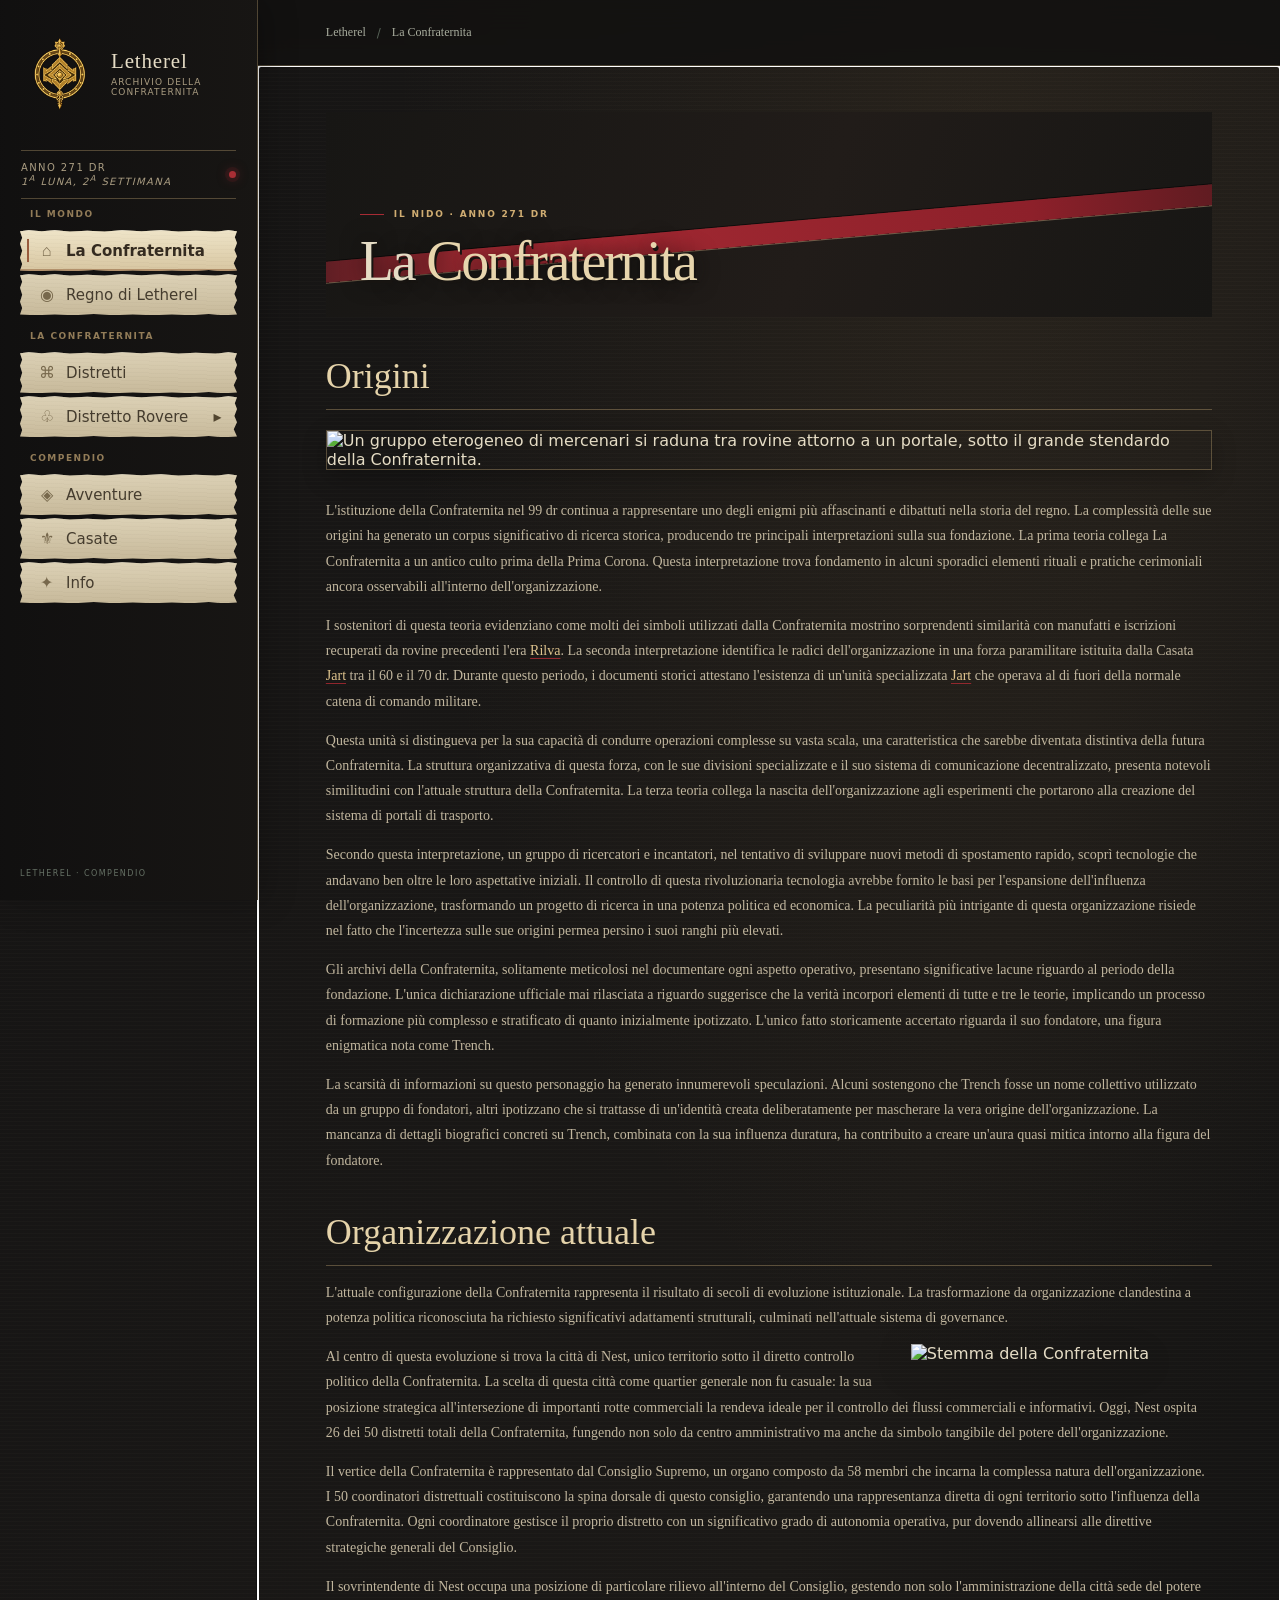
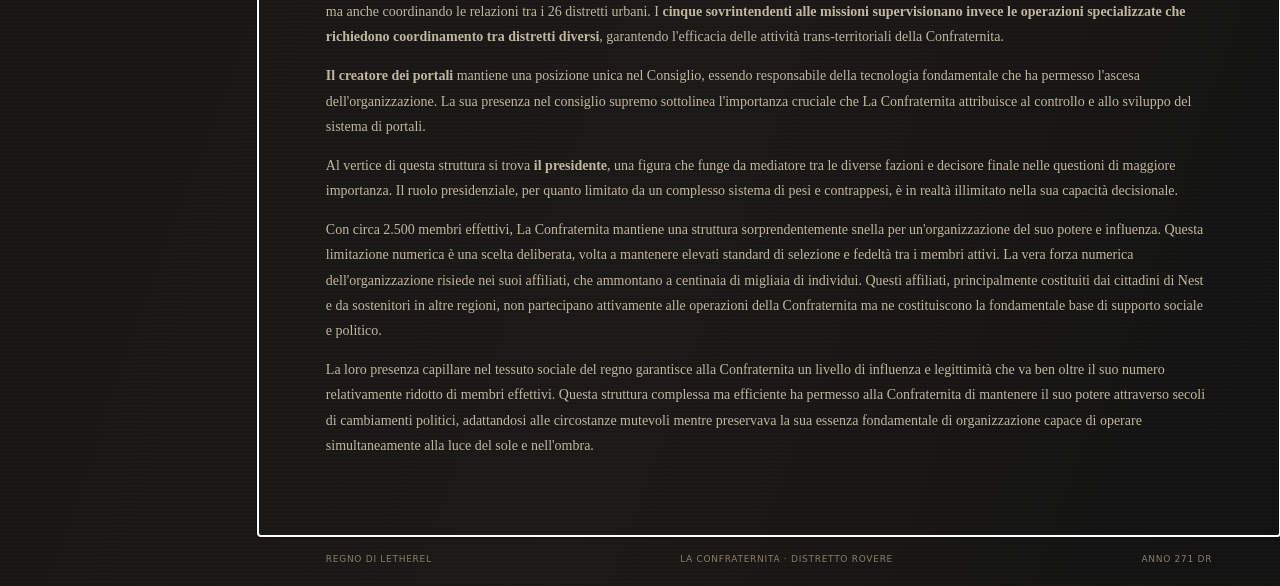
==== commit 127aec57: "Rework and characters rank 0" ====
--- a/index.html
+++ b/index.html
@@ -3,7 +3,7 @@
 <head>
 <meta charset="utf-8"><meta name="viewport" content="width=device-width,initial-scale=1"><meta name="theme-color" content="#141313">
 <meta name="description" content="Archivio della Confraternita, dei distretti e delle avventure nel Regno di Letherel.">
-<title>La Confraternita · Letherel</title><link rel="stylesheet" href="./assets/site.css?v=20261110-regno-full-map-v3"><script src="./assets/regno.js?v=20261110-regno-map-replacement-2" defer></script><script src="./assets/confraternita.js" defer></script><script src="./assets/taverna-content.js?v=20261109-scudi-diagrams" defer></script><script src="./assets/casate.js?v=20261025-casate-glow" defer></script><script src="./assets/site-images.js?v=20261109-regno-fondazione" defer></script><script src="./assets/player-card.js?v=20261109-rovere-layout-classes" defer></script><script src="./assets/bacheca.js" defer></script><script src="./assets/site.js?v=20261110-regno-fullpage-title" defer></script>
+<title>La Confraternita · Letherel</title><link rel="stylesheet" href="./assets/css/site.css?v=20261126-simple-card"><script src="./assets/content/regno.js?v=20261110-regno-map-replacement-2" defer></script><script src="./assets/content/confraternita.js" defer></script><script src="./assets/content/taverna-content.js?v=20261109-scudi-diagrams" defer></script><script src="./assets/content/casate.js?v=20261025-casate-glow" defer></script><script src="./assets/content/site-images.js?v=20261109-regno-fondazione" defer></script><script src="./assets/js/shared.js" defer></script><script src="./assets/js/player-card.js?v=20261126-simple-card" defer></script><script src="./assets/js/pages.js" defer></script><script src="./assets/js/bacheca.js" defer></script><script src="./assets/js/site.js?v=20261126-rango0" defer></script>
 </head>
 <body><div class="site-shell">
 <aside class="sidebar" id="sidebar" aria-label="Navigazione principale">
@@ -13,11 +13,14 @@
 <a href="#confraternita" data-route="confraternita"><span class="nav-icon">⌂</span>La Confraternita</a>
 <a href="#regno" data-route="regno"><span class="nav-icon">◉</span>Regno di Letherel</a>
 <p class="nav-label nav-label-spaced">La Confraternita</p>
+<a href="#distretti" data-route="distretti"><span class="nav-icon">⌘</span>Distretti</a>
+<div class="nav-group" id="rovereNavGroup">
+<div class="nav-group-label"><a href="#rovere" data-route="rovere"><span class="nav-icon">♧</span>Distretto Rovere</a><button type="button" class="nav-group-toggle" aria-label="Apri le sezioni del Distretto Rovere" aria-controls="rovereNavMenu" aria-expanded="false"><span aria-hidden="true">▸</span></button></div>
+<div class="nav-flyout" id="rovereNavMenu">
+<a href="#cassa" data-route="cassa"><span class="nav-icon">▣</span>Cassa distretto</a>
 <a href="#bacheca" data-route="bacheca"><span class="nav-icon">▤</span>Bacheca <span class="nav-count" data-bacheca-count>3</span></a>
-<a href="#distretti" data-route="distretti"><span class="nav-icon">⌘</span>Distretti</a>
-<a href="#rovere" data-route="rovere"><span class="nav-icon">♧</span>Distretto Rovere</a>
-<a href="#cassa" data-route="cassa" class="nav-subitem"><span class="nav-icon">▣</span>Cassa Distretto</a>
-<a href="#taverna" data-route="taverna"><span class="nav-icon">♜</span>Giochi da taverna</a>
+<a href="#taverna" data-route="taverna"><span class="nav-icon">♜</span>Giochi da Taverna</a>
+</div></div>
 <p class="nav-label nav-label-spaced">Compendio</p>
 <a href="#avventure" data-route="avventure"><span class="nav-icon">◈</span>Avventure</a>
 <a href="#casate" data-route="casate"><span class="nav-icon">⚜</span>Casate</a>
--- a/assets/css/site.css
+++ b/assets/css/site.css
@@ -0,0 +1,306 @@
+:root{--card-frame-image:url("../card-frame.svg");--rank-divider-image:url("../rank-divider.svg");color-scheme:dark;--ink:#e8e3d4;--muted:#a6a493;--bg:#101812;--panel:#17221b;--line:rgba(206,190,145,.14);--gold:#d0ad67;--gold-light:#ecd5a0;--green:#78916e;--sidebar:258px;--serif:Georgia,"Times New Roman",serif;--sans:Inter,ui-sans-serif,system-ui,-apple-system,"Segoe UI",sans-serif}
+*{box-sizing:border-box}html{min-height:100%;background:var(--bg);scroll-behavior:smooth}body{margin:0;min-width:320px;color:var(--ink);font-family:var(--sans);background:radial-gradient(ellipse at 70% -15%,rgba(74,95,69,.2),transparent 48%),var(--bg)}button,input{font:inherit}a{color:inherit;text-decoration:none}.sidebar{position:fixed;z-index:30;inset:0 auto 0 0;display:flex;flex-direction:column;width:var(--sidebar);padding:29px 20px 20px;border-right:1px solid var(--line);background:rgba(16,24,18,.97)}.brand{display:flex;align-items:center;gap:13px;min-height:47px}.brand-crest{display:block;width:78px;height:90px;flex:0 0 78px;object-fit:contain}.brand strong{display:block;font:21px/1 var(--serif);letter-spacing:.04em}.brand small{display:block;margin-top:5px;color:var(--muted);font-size:9px;letter-spacing:.12em;text-transform:uppercase}.sidebar-rule{display:flex;align-items:center;justify-content:space-between;margin:31px 1px 24px;padding:11px 0;border-block:1px solid var(--line);color:var(--muted);font-size:10px;letter-spacing:.14em;text-transform:uppercase}.live-dot{display:inline-block;width:7px;height:7px;flex:0 0 auto;border:0;border-radius:50%;background:#86a97d;box-shadow:0 0 0 4px rgba(134,169,125,.1),0 0 12px rgba(134,169,125,.6)}.nav-label{margin:0 0 11px 10px;color:#758075;font-size:9px;font-weight:700;letter-spacing:.17em;text-transform:uppercase}.nav-label-spaced{margin-top:31px}.main-nav a{position:relative;display:flex;align-items:center;min-height:41px;margin:3px 0;padding:0 10px;border:1px solid transparent;border-radius:5px;color:#b9bcae;font-size:12px;transition:.18s ease}.main-nav a:hover{border-color:var(--line);background:rgba(255,255,255,.025);color:var(--ink)}.main-nav a.active{border-color:rgba(208,173,103,.2);background:linear-gradient(90deg,rgba(208,173,103,.12),rgba(208,173,103,.025));color:var(--gold-light)}.main-nav a.active:before{position:absolute;inset:8px auto 8px -1px;width:2px;background:var(--gold);content:""}.nav-icon{display:inline-grid;place-items:center;width:25px;margin-right:7px;color:#8d9a84;font:16px var(--serif)}.main-nav a.active .nav-icon{color:var(--gold)}.nav-count{margin-left:auto;padding:3px 7px;border:1px solid rgba(208,173,103,.3);border-radius:99px;color:var(--gold-light);font-size:9px}.sidebar-bottom{margin-top:auto}.sidebar-note{display:flex;gap:10px;margin-bottom:24px;padding:13px 11px;border:1px solid var(--line);border-radius:5px;background:rgba(255,255,255,.018)}.sidebar-note>span{color:var(--gold)}.sidebar-note p{margin:0;color:var(--muted);font-size:10px;line-height:1.65}.sidebar-note strong{color:var(--ink);font-weight:600}.sidebar-version{color:#657064;font-size:8px;letter-spacing:.18em}.main-area{min-height:100vh;margin-left:var(--sidebar)}.topbar{position:sticky;z-index:20;top:0;display:flex;align-items:center;gap:25px;height:66px;padding:0 5.3vw;border-bottom:1px solid var(--line);background:rgba(16,24,18,.88);backdrop-filter:blur(16px)}.breadcrumbs{display:flex;align-items:center;gap:11px;min-width:175px;color:#a9ad9e;font:12px var(--serif)}.breadcrumbs b{color:#566256;font:12px var(--sans)}.top-status{display:flex;align-items:center;gap:11px;padding-left:14px;border-left:1px solid var(--line)}.top-status .live-dot{width:6px;height:6px}.top-status small,.top-status strong{display:block}.top-status small{color:#788477;font-size:8px;letter-spacing:.12em}.top-status strong{margin-top:3px;color:#d5d6c7;font-size:10px;font-weight:500}.menu-button{display:none;border:0;background:none;color:var(--gold-light);font-size:20px}.content-wrap{max-width:1280px;min-height:calc(100vh - 109px);margin:0 auto;padding:46px 5.3vw 64px}.site-footer{display:flex;justify-content:space-between;gap:15px;margin:0 5.3vw;padding:17px 0 22px;border-top:1px solid var(--line);color:#727a6f;font-size:9px;letter-spacing:.08em;text-transform:uppercase}.eyebrow{display:flex;align-items:center;gap:10px;margin-bottom:17px;color:var(--gold);font-size:9px;font-weight:700;letter-spacing:.2em;text-transform:uppercase}.eyebrow:before{width:24px;height:1px;background:var(--gold);content:""}.page-title{max-width:780px;margin:0;font:clamp(36px,5vw,59px)/1.04 var(--serif);font-weight:400;letter-spacing:-.035em}.page-title em{color:var(--gold-light);font-style:italic}.page-lede{max-width:650px;margin:19px 0 0;color:#b1b4a6;font:16px/1.75 var(--serif)}.page-intro{margin-bottom:38px}.hero{position:relative;overflow:hidden;min-height:350px;display:flex;align-items:flex-end;padding:clamp(24px,4.5vw,52px);border:1px solid rgba(208,173,103,.28);border-radius:6px;background:radial-gradient(ellipse at 72% 42%,rgba(118,151,103,.25),transparent 34%),radial-gradient(ellipse at 82% 58%,rgba(208,173,103,.1),transparent 43%),linear-gradient(120deg,#1b2a20,#17231c 59%,#202820);box-shadow:0 25px 80px rgba(0,0,0,.18)}.hero:before{position:absolute;top:-108px;right:7%;width:380px;height:380px;border:1px solid rgba(208,173,103,.22);border-radius:50%;box-shadow:0 0 0 22px rgba(208,173,103,.025),0 0 0 54px rgba(208,173,103,.025),0 0 0 90px rgba(208,173,103,.02);content:""}.hero:after{position:absolute;top:42px;right:19%;width:104px;height:192px;border:1px solid rgba(236,213,160,.38);border-radius:50%;transform:rotate(41deg);content:""}.hero-orbit{position:absolute;top:78px;right:calc(7% + 120px);width:22px;height:22px;border:1px solid var(--gold);border-radius:50%;background:rgba(16,24,18,.4);box-shadow:0 0 22px rgba(208,173,103,.25)}.hero-content{position:relative;z-index:1;max-width:640px}.hero .eyebrow{margin-bottom:15px}.hero h1{max-width:620px;margin:0;font:clamp(44px,6.2vw,78px)/.98 var(--serif);font-weight:400;letter-spacing:-.04em}.hero h1 span{display:block;color:var(--gold-light);font-style:italic}.hero p{max-width:510px;margin:20px 0 0;color:#bdc0b0;font:15px/1.7 var(--serif)}.hero-actions,.page-actions{display:flex;flex-wrap:wrap;gap:10px;margin-top:25px}.button{display:inline-flex;align-items:center;justify-content:center;gap:10px;min-height:39px;padding:0 15px;border:1px solid rgba(208,173,103,.52);border-radius:3px;background:rgba(208,173,103,.1);color:var(--gold-light);font-size:10px;letter-spacing:.08em;text-transform:uppercase;transition:.18s ease}.button:hover{background:rgba(208,173,103,.19);border-color:var(--gold)}.button.secondary{border-color:var(--line);background:rgba(255,255,255,.025);color:var(--ink)}.section-heading{display:flex;align-items:end;justify-content:space-between;gap:20px;margin:48px 0 18px}.section-heading h2{margin:0;font:26px/1.1 var(--serif);font-weight:400}.section-heading p{margin:7px 0 0;color:var(--muted);font:12px/1.6 var(--serif)}.text-link{color:var(--gold-light);font-size:10px;letter-spacing:.08em;text-transform:uppercase}.stats-grid{display:grid;grid-template-columns:repeat(4,1fr);gap:1px;overflow:hidden;margin-top:24px;border:1px solid var(--line);border-radius:5px;background:var(--line)}.stat{min-height:96px;padding:20px;background:var(--panel)}.stat strong{display:block;color:var(--gold-light);font:28px/1 var(--serif);font-weight:400}.stat span{display:block;margin-top:10px;color:#899286;font-size:9px;letter-spacing:.13em;text-transform:uppercase}.card-grid{display:grid;grid-template-columns:repeat(3,minmax(0,1fr));gap:13px}.card,.panel{min-width:0;padding:20px;border:1px solid var(--line);border-radius:5px;background:linear-gradient(145deg,rgba(28,42,33,.86),rgba(23,34,27,.75))}.card h3{margin:0;font:20px/1.25 var(--serif);font-weight:400}.card p{margin:10px 0 0;color:#a6ab9c;font:12px/1.7 var(--serif)}.card-kicker{display:flex;justify-content:space-between;gap:8px;margin-bottom:13px;color:var(--gold);font-size:9px;letter-spacing:.12em;text-transform:uppercase}.mission-card{position:relative;display:flex;flex-direction:column;min-height:260px;padding:21px;border:1px solid var(--line);border-radius:5px;background:linear-gradient(155deg,#1c2b21,#17221b 75%);transition:transform .2s ease,border-color .2s ease}.mission-card:hover{transform:translateY(-3px);border-color:rgba(208,173,103,.38)}.mission-card h3{margin:0;font:23px/1.12 var(--serif);font-weight:400}.mission-card .contractor{margin:9px 0 0;color:#9ba294;font:11px var(--serif)}.mission-card>p:not(.contractor){color:#a6ab9c;font:12px/1.6 var(--serif)}.mission-tags{display:flex;flex-wrap:wrap;gap:6px;margin-top:18px}.tag{padding:5px 8px;border:1px solid rgba(206,190,145,.16);border-radius:2px;color:#bbc0ae;font-size:8px;letter-spacing:.08em;text-transform:uppercase}.mission-bars{display:grid;grid-template-columns:repeat(3,1fr);gap:6px;margin-top:19px}.metric{color:#818a7e;font-size:8px;letter-spacing:.06em;text-transform:uppercase}.metric strong{display:block;margin-top:5px;color:#d3d0c0;font-size:10px;font-weight:500}.mission-bottom{display:flex;align-items:center;justify-content:space-between;gap:12px;margin-top:auto;padding-top:22px}.reward{color:var(--gold-light);font:17px var(--serif)}.reward small{display:block;margin-top:4px;color:#8b9384;font:8px var(--sans);letter-spacing:.11em;text-transform:uppercase}.callout{display:flex;gap:15px;margin-top:29px;padding:17px 19px;border-left:2px solid var(--gold);background:rgba(208,173,103,.06);color:#b7b9aa;font:13px/1.65 var(--serif)}.callout strong{color:var(--gold-light)}.split-grid{display:grid;grid-template-columns:minmax(0,1.2fr) minmax(260px,.8fr);gap:16px}.panel{padding:clamp(20px,3vw,30px);background:rgba(23,34,27,.7)}.panel h2,.panel h3{margin:0;font:24px/1.18 var(--serif);font-weight:400}.panel p{color:#aeb1a2;font:13px/1.8 var(--serif)}.panel p:last-child{margin-bottom:0}.theory-list,.council-list{display:grid;gap:0;margin-top:16px}.theory{display:grid;grid-template-columns:29px 1fr;gap:11px;padding:12px 0;border-top:1px solid var(--line)}.theory-index{color:var(--gold);font:19px var(--serif)}.theory strong{color:#e4dfcf;font:15px var(--serif);font-weight:400}.theory p{margin:5px 0 0;font-size:11px}.council-row{display:flex;justify-content:space-between;gap:12px;padding:12px 0;border-bottom:1px solid var(--line);color:#b4b7a9;font:12px var(--serif)}.council-row:last-child{border-bottom:0}.council-row strong{color:var(--gold-light);font:12px var(--sans);font-weight:500;text-align:right}.roster-grid{display:grid;grid-template-columns:repeat(3,minmax(0,1fr));gap:9px;margin-top:17px}.member{padding:14px 15px;border:1px solid var(--line);border-radius:4px;background:rgba(255,255,255,.018)}.member strong{display:block;color:#e4e0d2;font:15px var(--serif);font-weight:400}.member small{display:block;margin-top:5px;color:#858f82;font-size:8px;letter-spacing:.1em;text-transform:uppercase}.rank-block+.rank-block{margin-top:34px}.rank-title{display:flex;align-items:center;gap:12px;margin:0 0 15px;color:var(--gold-light);font:22px var(--serif);font-weight:400}.rank-title:after{height:1px;flex:1;background:var(--line);content:""}.rank-title small{color:#838b7e;font:9px var(--sans);letter-spacing:.1em;text-transform:uppercase}.district-grid{display:grid;grid-template-columns:repeat(4,minmax(0,1fr));gap:8px;margin-top:18px}.district-chip{display:flex;justify-content:space-between;align-items:center;gap:7px;min-height:44px;padding:10px 12px;border:1px solid var(--line);border-radius:3px;color:#c8c8ba;font:12px var(--serif)}.district-chip.current{border-color:rgba(208,173,103,.5);background:rgba(208,173,103,.09);color:var(--gold-light)}.district-chip small{color:#778375;font:8px var(--sans);text-transform:uppercase}.game-tabs{display:flex;flex-wrap:wrap;gap:7px;margin:27px 0 15px}.game-tab{padding:9px 13px;border:1px solid var(--line);border-radius:3px;background:transparent;color:#b4b8aa;font-size:9px;letter-spacing:.11em;text-transform:uppercase;cursor:pointer}.game-tab[aria-selected=true]{border-color:rgba(208,173,103,.55);background:rgba(208,173,103,.1);color:var(--gold-light)}.game-panel{padding:clamp(20px,3vw,30px);border:1px solid var(--line);border-radius:5px;background:var(--panel)}.game-panel h2{margin:0;font:27px var(--serif);font-weight:400}.game-panel>p{max-width:760px;color:#b4b7a9;font:14px/1.8 var(--serif)}.rule-grid{display:grid;grid-template-columns:repeat(3,1fr);gap:10px;margin-top:20px}.rule-item{padding:14px;border:1px solid var(--line);border-radius:3px}.rule-item strong{display:block;color:var(--gold-light);font:14px var(--serif);font-weight:400}.rule-item span{display:block;margin-top:6px;color:#999f90;font-size:10px;line-height:1.6}.timeline-card{display:grid;grid-template-columns:88px 1fr;gap:17px;padding:20px 0;border-top:1px solid var(--line)}.timeline-date{color:var(--gold);font:14px var(--serif)}.timeline-card h3{margin:0;font:19px var(--serif);font-weight:400}.timeline-card p{margin:7px 0 0;color:#a6ab9c;font:12px/1.7 var(--serif)}.house-grid{display:grid;grid-template-columns:repeat(4,minmax(0,1fr));gap:9px;margin-top:17px}.house{position:relative;overflow:hidden;min-height:96px;padding:17px;border:1px solid var(--line);border-radius:4px;background:linear-gradient(140deg,rgba(35,52,39,.9),rgba(20,29,23,.7))}.house:after{position:absolute;right:-14px;bottom:-30px;width:70px;height:70px;border:1px solid rgba(208,173,103,.14);border-radius:50%;content:""}.house strong{position:relative;z-index:1;display:block;font:18px var(--serif);font-weight:400}.house small{position:relative;z-index:1;display:block;margin-top:8px;color:#899285;font-size:8px;letter-spacing:.1em;text-transform:uppercase}
+@media(prefers-reduced-motion:no-preference){.content-wrap>*{animation:rise .36s ease both}@keyframes rise{from{opacity:.5;transform:translateY(7px)}to{opacity:1;transform:none}}}
+@media(max-width:1050px){.sidebar{width:225px}.main-area{margin-left:225px}.topbar,.content-wrap{padding-inline:3.5vw}.card-grid{grid-template-columns:repeat(2,minmax(0,1fr))}.district-grid{grid-template-columns:repeat(3,minmax(0,1fr))}.house-grid{grid-template-columns:repeat(3,minmax(0,1fr))}}
+@media(max-width:760px){.sidebar{width:258px;transform:translateX(-102%);transition:transform .25s ease;box-shadow:15px 0 40px rgba(0,0,0,.3)}.sidebar.open{transform:translateX(0)}.sidebar-scrim{position:fixed;z-index:25;inset:0;display:none;background:rgba(0,0,0,.58)}.sidebar-scrim.show{display:block}.main-area{margin-left:0}.topbar{height:59px;gap:13px;padding-inline:17px}.menu-button{display:block;padding:5px;cursor:pointer}.breadcrumbs{min-width:0;flex:1;font-size:11px}.top-status{display:none}.content-wrap{min-height:calc(100vh - 100px);padding:30px 18px 44px}.site-footer{flex-wrap:wrap;margin-inline:18px;font-size:8px}.site-footer span:nth-child(2){order:3;width:100%}.hero{min-height:360px;padding:27px 22px}.hero:before{top:-40px;right:-130px;width:300px;height:300px}.hero:after{right:25px}.hero-orbit{right:110px}.page-title{font-size:43px}.page-lede{font-size:14px}.stats-grid{grid-template-columns:repeat(2,1fr)}.stat{min-height:82px;padding:15px}.stat strong{font-size:24px}.card-grid,.split-grid{grid-template-columns:1fr}.roster-grid,.district-grid{grid-template-columns:repeat(2,minmax(0,1fr))}.house-grid{grid-template-columns:repeat(2,minmax(0,1fr))}.section-heading{align-items:start;flex-direction:column;margin-top:39px}.rule-grid{grid-template-columns:1fr}.timeline-card{grid-template-columns:65px 1fr;gap:11px}}
+@media(max-width:390px){.roster-grid,.district-grid{grid-template-columns:1fr}.hero h1{font-size:41px}}
+/* Letherel: archivio di gilda, tra Google Sites e tavola illustrata. */
+:root{color-scheme:dark;--ink:#e5dcc5;--muted:#aa9d82;--bg:#141313;--panel:#211e1b;--line:rgba(193,166,112,.28);--gold:#c9ad78;--gold-light:#e7d5ad;--green:#78916e;--sidebar:258px}
+html,body{background-color:var(--bg)}body{background-image:repeating-linear-gradient(0deg,rgba(228,208,164,.018) 0,rgba(228,208,164,.018) 1px,transparent 1px,transparent 4px),radial-gradient(ellipse at 76% 8%,rgba(115,92,58,.16),transparent 42%),linear-gradient(110deg,#151414,#1b1917 65%,#121212)}
+.sidebar{border-right:1px solid rgba(201,173,120,.34);background:linear-gradient(90deg,rgba(17,16,16,.99),rgba(24,22,20,.98));box-shadow:8px 0 30px rgba(0,0,0,.22)}
+
+.sidebar-rule{border-color:rgba(201,173,120,.34)}.live-dot{background:#a92e35;box-shadow:0 0 0 4px rgba(169,46,53,.12),0 0 12px rgba(169,46,53,.55)}
+.nav-label{color:#927c58}.main-nav a{border-radius:0;color:#c4b99f}.main-nav a:hover{border-color:rgba(201,173,120,.24);background:rgba(201,173,120,.06)}.main-nav a.active{border-color:rgba(201,173,120,.35);background:linear-gradient(90deg,rgba(169,46,53,.23),rgba(201,173,120,.04));color:#f0dfb6}.main-nav a.active:before{width:3px;background:#b12b34}.nav-icon{color:#a38a5c}.nav-count{border-radius:0;border-color:rgba(169,46,53,.65);color:#e2b5a5}
+.topbar{border-color:var(--line);background:rgba(19,18,17,.92)}.content-wrap{max-width:1400px}.site-footer{border-color:var(--line);color:#8b7e65}
+.hero{min-height:285px;padding:clamp(25px,4vw,48px);border:1px solid rgba(201,173,120,.58);border-radius:0;background:linear-gradient(90deg,rgba(18,17,16,.96) 0%,rgba(27,24,20,.84) 52%,rgba(18,17,16,.95) 100%),repeating-linear-gradient(135deg,rgba(214,191,145,.055) 0 1px,transparent 1px 8px);box-shadow:inset 0 0 0 5px rgba(201,173,120,.08),inset 0 0 0 7px rgba(201,173,120,.24),0 24px 65px rgba(0,0,0,.27)}
+.hero:before{top:16px;right:8%;width:215px;height:235px;border:1px solid rgba(225,206,164,.58);border-radius:0;transform:rotate(2deg);box-shadow:inset 0 0 0 7px rgba(201,173,120,.09),inset 0 0 0 9px rgba(201,173,120,.24),0 0 0 1px rgba(0,0,0,.8)}
+.hero:after{top:49%;right:-3%;left:-3%;width:106%;height:31px;border:0;border-radius:0;background:linear-gradient(90deg,#531c21,#a72b34 18%,#8d202a 78%,#5a1b20);transform:rotate(-5deg);box-shadow:0 1px 0 rgba(234,194,147,.38),0 -1px 0 rgba(0,0,0,.55);z-index:0}
+.hero-orbit{top:37px;right:calc(8% + 86px);z-index:1;width:43px;height:43px;border:1px solid rgba(231,213,173,.82);border-radius:0;transform:rotate(45deg);box-shadow:inset 0 0 0 5px rgba(201,173,120,.14),0 0 15px rgba(0,0,0,.5)}
+.hero-content{z-index:2}.hero h1{max-width:720px;text-shadow:2px 3px 0 #171411,0 0 22px #0c0b0a}.hero h1 span{color:var(--gold-light);font-style:normal}.eyebrow{color:#d0ad72}.eyebrow:before{background:#a72b34}
+.page-title{letter-spacing:-.015em}.page-title em{color:#d7bd88}.page-intro{padding:0 0 20px;border-bottom:1px solid rgba(201,173,120,.2)}
+.stats-grid{border-radius:0;background:rgba(201,173,120,.35)}.stat{background:linear-gradient(145deg,#25211d,#1b1917)}.stat strong{color:#d8c08e}.stat span{color:#a6987b}
+.card,.panel,.mission-card,.game-panel{border-radius:0;border-color:rgba(201,173,120,.34);background-color:#211e1b;background-image:linear-gradient(145deg,rgba(43,37,30,.84),rgba(25,23,21,.96));box-shadow:inset 0 0 0 3px rgba(201,173,120,.045)}.mission-card{min-height:235px}.mission-card:hover{border-color:#d0ad72}.mission-card h3,.card h3,.panel h2,.panel h3{color:#eee1c2}.tag,.game-tab,.district-chip,.member,.rule-item,.house{border-radius:0;border-color:rgba(201,173,120,.26)}.game-tab[aria-selected=true]{border-color:#b12b34;background:rgba(169,46,53,.22)}.callout{border-left-color:#ac2932;background:rgba(169,46,53,.09)}
+.district-chip.current{border-color:#b12b34;background:rgba(169,46,53,.16);color:#ead8b0}.house{background:linear-gradient(135deg,rgba(70,55,38,.32),rgba(20,19,18,.78))}.empty-bar{color:#574d3e}.mission-duration{position:absolute;right:18px;bottom:16px}.source-note{max-width:900px;margin:8px 0 32px;padding:17px 20px;border:1px solid var(--line);background:rgba(201,173,120,.045);color:#c0b293;font:13px/1.7 var(--serif)}
+@media(max-width:760px){.hero{min-height:245px}.hero:before{right:-35px;width:150px;height:190px}.hero-orbit{right:55px}.hero:after{top:53%}}
+.affiliation-grid{margin-top:16px}.affiliation-grid .panel p{margin-bottom:0}
+.world-copy{max-width:1000px}.world-copy h1{display:none}.world-copy h2{margin:42px 0 14px;padding-bottom:12px;border-bottom:1px solid rgba(201,173,120,.4);color:#e5d3aa;font:clamp(25px,3.1vw,36px)/1.15 var(--serif);font-weight:400}.world-copy h3{margin:30px 0 12px;color:#cfb67f;font:23px/1.2 var(--serif);font-weight:400}.world-copy h4{margin:22px 0 8px;color:#d8c08e;font:18px/1.25 var(--serif);font-weight:400}.world-copy p,.world-copy li{color:#c1b69e;font:14px/1.8 var(--serif)}.world-copy ul{padding-left:24px}.world-copy li::marker{color:#b12b34}.world-copy a{color:#dfc48e;text-decoration:underline;text-decoration-color:rgba(177,43,52,.8);text-underline-offset:3px}.source-quote{padding-left:17px;border-left:3px solid #ac2932;color:#dfc48e!important}
+.lore-copy{max-width:1050px;margin-top:34px}.lore-copy h2{margin:38px 0 12px;padding-bottom:11px;border-bottom:1px solid rgba(201,173,120,.36);color:#e5d3aa;font:clamp(25px,3.1vw,36px)/1.2 var(--serif);font-weight:400}.lore-copy h3{margin:27px 0 9px;color:#cfb67f;font:23px/1.2 var(--serif);font-weight:400}.lore-copy h4{margin:22px 0 8px;color:#d8c08e;font:18px/1.25 var(--serif);font-weight:400}.lore-copy p,.lore-copy li{color:#c1b69e;font:14px/1.8 var(--serif)}.lore-copy ul{padding-left:24px}.lore-copy li::marker{color:#b12b34}.lore-copy a{color:#dfc48e;text-decoration:underline;text-decoration-color:rgba(177,43,52,.8);text-underline-offset:3px}.lore-copy h1,.world-copy h1{margin:0;color:#e5d3aa;font:clamp(36px,5vw,58px)/1.12 var(--serif);font-weight:400}.world-copy{max-width:1050px}.world-copy h1{margin-bottom:18px}.world-copy h2{margin-top:38px}.source-quote{padding-left:17px;border-left:3px solid #ac2932;color:#dfc48e!important}.mission-card>p:not(.contractor){color:#c1b69e;font:13px/1.7 var(--serif)}.mission-companions{margin-top:9px;color:#a99876;font:10px/1.6 var(--sans)}.mission-duration{position:static;align-self:flex-start;margin-top:12px}.card-grid{grid-template-columns:repeat(2,minmax(0,1fr))}@media(max-width:760px){.card-grid{grid-template-columns:1fr}}
+.hero{min-height:205px;padding:28px 34px}.hero h1{max-width:none;font-size:clamp(32px,4.5vw,56px);white-space:nowrap}.hero h1 span{display:inline}.hero:before{top:9px;right:7%;width:170px;height:180px}.hero:after{top:54%;height:21px}.hero-orbit{top:25px;right:calc(7% + 68px);width:32px;height:32px}.hero-art{position:absolute;inset:0;width:100%;height:100%;object-fit:cover;opacity:.32;mix-blend-mode:screen}
+.mission-art{width:calc(100% + 42px);height:155px;max-width:none;margin:-21px -21px 18px;object-fit:cover;filter:saturate(.7) contrast(1.05);border-bottom:1px solid rgba(201,173,120,.35)}
+.district-chip{min-height:88px;justify-content:flex-start}.district-chip img{width:64px;height:62px;flex:none;object-fit:cover;border:1px solid rgba(201,173,120,.28)}.district-chip span{line-height:1.35}
+.member{padding:0 0 13px;overflow:hidden}.member img{display:block;width:100%;aspect-ratio:1.55;object-fit:cover;margin-bottom:12px;filter:saturate(.72)}.member strong{padding-inline:13px}
+.adventure-art{display:block;width:min(100%,920px);max-height:350px;margin:0 auto 28px;object-fit:cover;border:1px solid rgba(201,173,120,.4)}
+.house-grid{grid-template-columns:repeat(2,minmax(0,1fr));gap:14px}.house{padding:0;min-height:0}.house:after{display:none}.house>img{display:block;width:100%;aspect-ratio:2.1;object-fit:cover;filter:saturate(.68);border-bottom:1px solid rgba(201,173,120,.28)}.house-copy{padding:18px}.house-copy strong{font-size:23px}.house-copy small{font-size:9px}.house-copy p{position:relative;z-index:1;margin:13px 0 0;color:#c1b69e;font:13px/1.75 var(--serif)}
+@media(max-width:760px){.hero{min-height:170px;padding:22px 19px}.hero h1{font-size:clamp(27px,7.8vw,40px)}.hero:before{right:-38px;width:125px;height:145px}.hero-orbit{right:61px;width:26px;height:26px}.house-grid{grid-template-columns:1fr}.mission-art{height:135px}.district-chip{min-height:74px}.district-chip img{width:52px;height:52px}}
+.game-gallery{display:grid;grid-template-columns:repeat(2,minmax(0,1fr));gap:10px;margin:20px 0}.game-gallery img{width:100%;height:210px;object-fit:cover;border:1px solid rgba(201,173,120,.3);filter:saturate(.7)}@media(max-width:600px){.game-gallery img{height:150px}}
+.game-gallery.single-image{grid-template-columns:minmax(0,1fr)}.game-gallery.single-image img{width:min(100%,1000px);height:auto;max-height:420px;justify-self:center;object-fit:contain}
+.image-placeholder{position:relative;display:block;overflow:hidden;border:1px solid rgba(201,173,120,.34);background:radial-gradient(ellipse at 50% 55%,rgba(169,46,53,.16),transparent 46%),repeating-linear-gradient(135deg,rgba(201,173,120,.035) 0 1px,transparent 1px 9px),linear-gradient(145deg,#2a2520,#191716 72%);box-shadow:inset 0 0 0 4px rgba(201,173,120,.055)}.image-placeholder:after{position:absolute;top:50%;left:50%;width:35px;height:35px;border:1px solid rgba(201,173,120,.45);content:"";transform:translate(-50%,-50%) rotate(45deg);box-shadow:0 0 0 8px rgba(201,173,120,.05)}.hero-art.image-placeholder{z-index:0;opacity:.55;mix-blend-mode:screen}.mission-art.image-placeholder{width:calc(100% + 42px);height:155px;margin:-21px -21px 18px;border-width:0 0 1px}.district-chip .image-placeholder{width:64px;height:62px;flex:none}.member .image-placeholder{width:100%;aspect-ratio:1.55;margin-bottom:12px}.game-gallery .image-placeholder{height:210px}.adventure-art.image-placeholder{width:min(100%,920px);height:280px;margin:0 auto 28px}.house>.image-placeholder{width:100%;aspect-ratio:2.1;border-width:0 0 1px}.house-copy{position:relative;z-index:1}
+@media(max-width:760px){.mission-art.image-placeholder{height:135px}.district-chip .image-placeholder{width:52px;height:52px}.game-gallery .image-placeholder{height:150px}.adventure-art.image-placeholder{height:200px}}
+.house>img,.house>.image-placeholder{height:220px;aspect-ratio:auto;object-fit:contain;background-color:#191817}.house>img{padding:8px}.house>.image-placeholder{background-color:#211e1b}
+.game-section{max-width:930px;margin:25px 0;padding-top:3px;border-top:1px solid rgba(201,173,120,.18)}.game-section h3{margin:15px 0 8px;color:#e1cfaa;font:20px/1.25 var(--serif);font-weight:400}.game-section p,.game-section li{color:#c1b69e;font:14px/1.8 var(--serif)}.game-section p{margin:10px 0}.game-section ul{display:grid;gap:6px;margin:12px 0;padding-left:22px}.game-section li::marker{color:#b12b34}.game-section p:first-child{margin-top:8px}
+.card-grid,.house-grid{grid-template-columns:repeat(3,minmax(0,1fr))}.roster-grid{grid-template-columns:repeat(2,minmax(0,1fr))}
+.house-grid{gap:14px}
+.member{display:grid;grid-template-columns:minmax(130px,40%) minmax(0,1fr);padding:0;overflow:hidden;align-items:stretch}
+.member .image-placeholder,.member .member-portrait{width:100%;height:100%;min-height:280px;aspect-ratio:auto;margin:0;border-width:0 1px 0 0}.member .member-portrait{object-fit:cover;object-position:center top}
+.member-copy{min-width:0;padding:18px 17px}
+.member-copy h3{margin:0 0 18px;color:#e5d3aa;text-align:center;font:21px/1.2 var(--serif);font-weight:600;text-decoration:underline;text-decoration-color:rgba(201,173,120,.7);text-underline-offset:3px}
+.member-facts{display:grid;gap:8px;margin:0 0 16px}
+.member-facts>div{display:grid;grid-template-columns:minmax(75px,.8fr) minmax(0,1.2fr);gap:8px;padding-bottom:5px;border-bottom:1px solid rgba(201,173,120,.22)}
+.member-facts dt{color:#c9ad78;font:600 13px var(--serif);text-decoration:underline;text-underline-offset:2px}
+.member-facts dd{margin:0;color:#e5dcc5;font:600 13px/1.35 var(--serif);text-align:center}
+.member-description{color:#c1b69e;font:italic 13px/1.75 var(--serif)}
+.member-description p{margin:9px 0}
+.member-achievements{grid-column:1/-1;margin:0;padding:13px 17px 16px;border-top:1px solid rgba(201,173,120,.22)}
+.member-achievements h4{margin:0 0 8px;color:#d8c08e;font:600 12px var(--serif);text-align:center;text-decoration:underline}
+.member-achievements p{margin:7px 0;color:#c1b69e;font:italic 12px/1.7 var(--serif)}
+.member-achievements ul{display:grid;gap:6px;margin:0;padding-left:22px}
+.member-achievements li{padding-left:2px;color:#c1b69e;font:italic 12px/1.7 var(--serif)}
+.member-achievements li::marker{color:#c9ad78}
+.world-index{max-width:850px;margin:4px auto 30px;padding:17px 22px;border:1px solid rgba(201,173,120,.34);background:linear-gradient(135deg,rgba(70,55,38,.28),rgba(20,19,18,.78))}
+.world-index h2{margin:0 0 12px;padding:0;border:0;color:#e5d3aa;text-align:center;font:24px var(--serif)}
+.world-index ol{display:grid;grid-template-columns:1fr;gap:7px;margin:0;padding:0;list-style-position:inside;text-align:center}
+.world-index li{padding-left:0;color:#cfb67f}
+.world-index a{color:#dfc48e;text-decoration:underline;text-underline-offset:3px}
+@media(max-width:1050px){.card-grid,.house-grid{grid-template-columns:repeat(2,minmax(0,1fr))}}
+@media(max-width:760px){.card-grid,.house-grid,.roster-grid{grid-template-columns:1fr}.member{grid-template-columns:minmax(105px,35%) minmax(0,1fr)}.member .image-placeholder,.member .member-portrait{min-height:235px}.member-copy{padding:15px 13px}.member-copy h3{font-size:18px}.member-facts>div{grid-template-columns:minmax(68px,.8fr) minmax(0,1.2fr);gap:5px}.world-index ol{grid-template-columns:1fr}}
+@media(max-width:390px){.member{grid-template-columns:1fr}.member .image-placeholder,.member .member-portrait{min-height:260px;height:260px;border-width:0 0 1px}.roster-grid{grid-template-columns:1fr}}
+
+/* IMG 2: celestial separators for the member ranks. */
+.rank-title{display:block;margin:0 0 18px;text-align:center;font-family:var(--serif);font-size:clamp(25px,2.2vw,30px);line-height:1.1;font-weight:400}
+.rank-title::after{display:block;width:100%;height:30px;margin:5px auto 0;content:"";background:linear-gradient(90deg,rgba(236,213,160,.08),rgba(236,213,160,.68)) left 50% / calc(50% - 56px) 1px no-repeat,linear-gradient(90deg,rgba(236,213,160,.68),rgba(236,213,160,.08)) right 50% / calc(50% - 56px) 1px no-repeat,var(--rank-divider-image) center / 100px 30px no-repeat}
+
+/* BASELINE FRAME (IMG 6): one nine-slice frame adapted across the site's card shapes. */
+:is(.mission-card,.member,.house,.district-chip,.stat,.card,.panel,.game-panel,.rule-item,.world-index,.adventure-entry,.source-note){border:10px solid transparent;border-image-source:var(--card-frame-image);border-image-slice:32;border-image-width:10px;border-image-outset:0;border-image-repeat:stretch;border-radius:0}
+:is(.district-chip,.stat,.rule-item){border-width:5px;border-image-width:5px}
+.house::after{display:none}
+.house.house-noble{border-color:rgba(112,161,199,.48);background:radial-gradient(ellipse at 85% 8%,rgba(71,126,172,.25),transparent 48%),linear-gradient(140deg,#263544 0%,#25221e 57%,#191817 100%);box-shadow:inset 0 0 0 1px rgba(130,177,211,.1),0 0 18px rgba(56,102,141,.12)}
+.house.house-noble:after{border-color:rgba(123,174,211,.2)}
+.house.house-important{border-color:rgba(157,117,190,.48);background:radial-gradient(ellipse at 85% 8%,rgba(125,78,157,.26),transparent 48%),linear-gradient(140deg,#352a3e 0%,#27211f 57%,#191817 100%);box-shadow:inset 0 0 0 1px rgba(175,139,206,.1),0 0 18px rgba(107,62,138,.13)}
+.house.house-important:after{border-color:rgba(176,137,207,.2)}
+.house.house-noble:hover{border-color:rgba(151,195,225,.7);box-shadow:inset 0 0 0 1px rgba(151,195,225,.16),0 0 24px rgba(67,122,163,.2)}
+.house.house-important:hover{border-color:rgba(190,155,217,.7);box-shadow:inset 0 0 0 1px rgba(190,155,217,.16),0 0 24px rgba(127,76,157,.22)}
+.house.house-noble{box-shadow:inset 0 0 0 1px rgba(130,177,211,.16),0 0 26px 3px rgba(56,102,141,.27)}
+.house.house-important{box-shadow:inset 0 0 0 1px rgba(175,139,206,.16),0 0 26px 3px rgba(107,62,138,.28)}
+.house.house-noble:before,.house.house-important:before,.house.house-declined:before{position:absolute;inset:0;z-index:1;pointer-events:none;content:""}
+.house.house-noble:before{background:linear-gradient(120deg,rgba(48,91,129,.36),rgba(32,39,45,.12) 72%,transparent)}
+.house.house-important:before{background:linear-gradient(120deg,rgba(99,59,127,.38),rgba(47,38,52,.12) 72%,transparent)}
+.house.house-declined:before{background:linear-gradient(120deg,rgba(125,40,45,.36),rgba(51,34,35,.1) 72%,transparent)}
+.house-copy{z-index:2;background:transparent}
+.house.house-declined{border-color:rgba(178,62,66,.58);background:radial-gradient(ellipse at 50% 0%,rgba(155,40,48,.25),transparent 54%),linear-gradient(140deg,#352322 0%,#26201f 58%,#191817 100%);box-shadow:inset 0 0 0 1px rgba(198,74,77,.15),0 0 27px 3px rgba(150,38,46,.3)}
+.house.house-declined:after{border-color:rgba(199,76,79,.25)}
+.house.house-declined:hover{border-color:rgba(211,96,98,.8);box-shadow:inset 0 0 0 1px rgba(211,96,98,.2),0 0 32px 4px rgba(164,48,55,.36)}
+.district-grid{grid-template-columns:repeat(3,minmax(0,1fr));gap:18px}
+.district-chip{display:flex;flex-direction:column;align-items:stretch;justify-content:flex-start;gap:0;min-height:0;padding:0;text-align:center}
+.district-chip img{display:block;width:68.75%;height:auto;aspect-ratio:1;margin-inline:auto;object-fit:cover;border:0;border-bottom:1px solid rgba(201,173,120,.35)}
+.district-chip span{display:block;padding:12px 8px 14px;line-height:1.3;text-align:center}
+.houses-intro .page-lede{max-width:none}
+.adventure-entry{display:grid;grid-template-columns:minmax(280px,.92fr) minmax(0,1fr);gap:30px;align-items:start;padding:0 0 6px}
+.adventure-entry>.adventure-art{margin:0}
+.adventure-art.image-placeholder{width:100%;height:auto;min-height:340px;aspect-ratio:1.08;margin:0;border:1px solid rgba(201,173,120,.35)}
+.adventure-details{padding:10px 0 0;color:#d6d0c4;font:14px/1.65 var(--sans)}
+.adventure-details h2{display:flex;align-items:baseline;gap:10px;margin:0 0 28px;padding-bottom:6px;border-bottom:1px solid rgba(201,173,120,.6);color:#c5ae82;font:32px/1.2 var(--serif);font-weight:600}
+.adventure-details h2 small{margin-left:auto;color:#c5ae82;font:italic 10px var(--serif)}
+.adventure-details h3{margin:0 0 4px;color:#9d7a2d;font:600 14px var(--serif)}
+.adventure-details ul{margin:0 0 13px;padding-left:18px;list-style-type:square}
+.adventure-details li{margin:3px 0;font-weight:700}
+.adventure-details li strong,.adventure-details>p strong{color:#9d7a2d;font-family:var(--serif)}
+.adventure-details>p{margin:9px 0;font-weight:700}
+.adventure-details s{color:#b63535;text-decoration-thickness:2px}
+.adventure-players{margin-top:18px;padding-top:6px;border-top:1px solid #a33131;font-weight:700}
+.adventure-players strong{display:block;margin-bottom:2px;color:#b63535;text-decoration:underline;text-underline-offset:3px}
+@media(max-width:760px){.adventure-entry{grid-template-columns:1fr;gap:18px}.adventure-art.image-placeholder{min-height:0;aspect-ratio:1.15}.adventure-details{padding-top:0}.adventure-details h2{font-size:27px}}
+@media(max-width:760px){.district-grid{grid-template-columns:repeat(2,minmax(0,1fr));gap:12px}.district-chip span{padding:10px 6px 12px}}
+@media(max-width:390px){.district-grid{grid-template-columns:1fr}}
+.district-chip>.district-art{display:grid;place-items:center;width:100%;aspect-ratio:1;padding:0;border:1px solid rgba(201,173,120,.28);background:linear-gradient(145deg,#211e1b,#171614)}
+.district-chip>.district-art img{width:68.75%;height:auto;aspect-ratio:1;margin:0;object-fit:contain;border:0}
+.district-chip>span:not(.district-art){padding:12px 8px 14px;line-height:1.3;text-align:center}
+.adventure-details{padding:10px 0 0;color:#c1b69e;font:14px/1.7 var(--serif)}
+.adventure-details h2{display:flex;align-items:baseline;gap:10px;margin:0 0 25px;padding-bottom:8px;border-bottom:1px solid var(--line);color:var(--gold-light);font:32px/1.2 var(--serif);font-weight:400}
+.adventure-details h2 small{margin-left:auto;color:var(--muted);font:italic 11px var(--serif)}
+.adventure-details h3{margin:0 0 4px;color:var(--gold);font:600 14px var(--serif)}
+.adventure-details li{margin:3px 0;color:var(--ink);font-weight:600}
+.adventure-details li strong,.adventure-details>p strong{color:var(--gold);font-family:var(--serif)}
+.adventure-details>p{margin:9px 0;color:var(--ink);font-weight:500}
+.adventure-details s{color:#c76363;text-decoration-thickness:2px}
+.adventure-players{margin-top:18px;padding-top:8px;border-top:1px solid rgba(177,43,52,.65);color:var(--ink);font-weight:500}
+.adventure-players strong{display:block;margin-bottom:2px;color:#d27676;text-decoration:underline;text-decoration-color:#b12b34;text-underline-offset:3px}
+.confraternity-crest{position:absolute;z-index:1;top:50%;right:8%;width:min(36%,360px);aspect-ratio:1;object-fit:contain;transform:translateY(-50%);filter:drop-shadow(0 10px 24px rgba(0,0,0,.28))}
+.hero-orbit{z-index:1}
+.world-image-placeholder{width:100%;height:auto;min-height:180px;aspect-ratio:2.35;margin:24px 0;border-color:rgba(201,173,120,.34);background:radial-gradient(ellipse at 50% 50%,rgba(120,145,110,.13),transparent 55%),repeating-linear-gradient(135deg,rgba(201,173,120,.035) 0 1px,transparent 1px 9px),linear-gradient(145deg,#22221d,#171614 72%);box-shadow:inset 0 0 0 4px rgba(201,173,120,.045)}
+.world-image-placeholder:after{width:28px;height:28px;border-color:rgba(201,173,120,.34);box-shadow:0 0 0 8px rgba(201,173,120,.035)}
+.mission-card{border:1px solid rgba(201,173,120,.22);border-left:4px solid #b12b34;border-radius:0;background:#1b1a18;box-shadow:none}
+.mission-card:hover{transform:none;border-color:rgba(201,173,120,.34);border-left-color:#c84b51;background:#201d1b}
+@media(max-width:760px){.confraternity-crest{right:6%;width:min(38%,180px);opacity:.72}.world-image-placeholder{min-height:130px;aspect-ratio:1.6}}
+.hero{border:0;box-shadow:none;background:linear-gradient(110deg,#171614 0%,#211c19 55%,#171614 100%)}
+.hero:before,.hero-orbit{display:none}
+.confraternity-seal{display:flex;justify-content:center;margin:30px 0 40px}
+.confraternity-crest{position:static;display:block;width:min(340px,65vw);height:auto;aspect-ratio:1;transform:none;opacity:1}
+.lore-copy .confraternity-crest{float:left;width:min(30%,270px);margin:2px 22px 14px 0}
+.lore-copy h2:not(:first-child){clear:both}
+.adventure-players strong{margin-bottom:0;line-height:1.25}
+.adventure-players span{display:block;line-height:1.4}
+@media(max-width:760px){.lore-copy .confraternity-crest{width:38%;margin-right:16px}}
+
+.info-section{max-width:900px;margin:0 0 24px;padding:24px 27px;border:1px solid var(--line);border-radius:4px;background:rgba(255,255,255,.018)}.info-section h2{margin:0 0 18px;color:var(--gold-light);font:26px/1.2 var(--serif);font-weight:400}.info-section h3{margin:22px 0 7px;color:var(--gold);font:17px/1.3 var(--serif);font-weight:400}.info-section p,.info-list{color:#b1b4a6;font:14px/1.75 var(--serif)}.info-list{margin:0 0 18px;padding-left:20px}.info-list li+li{margin-top:11px}.info-section a{color:var(--gold-light);text-decoration:underline;text-underline-offset:3px}.info-sub-link{margin-left:8px;font-size:12px}.info-section h3:first-of-type{margin-top:0}
+
+.houses-intro .page-lede{max-width:1100px}
+
+
+/* Requested page refinements */
+.lore-copy .confraternity-crest{width:min(52.5%,472.5px)}
+@media(max-width:760px){.lore-copy .confraternity-crest{width:66.5%}}
+.mission-companions{margin-top:10px;color:#a99876;font:10px/1.5 var(--sans)}
+.mission-companions>strong{display:block;margin-bottom:4px;color:#d9c99f;font-size:9px;letter-spacing:.08em;text-transform:uppercase}
+.mission-companion-list{display:grid;gap:5px;margin:0;padding-left:18px;list-style:disc}
+.mission-companion-list li{padding-left:2px}
+.mission-companion-list li::marker{color:#c9ad78}
+.mission-choice{padding:0 5px;color:#a99876;font-style:italic}
+.mission-tag{display:inline-flex;padding:4px 7px;border:1px solid rgba(201,173,120,.32);border-radius:3px;background:rgba(201,173,120,.06);color:#dfc48e;font:10px/1.3 var(--sans);text-decoration:none;transition:background .18s ease,border-color .18s ease}
+.mission-tag:hover{border-color:rgba(201,173,120,.65);background:rgba(201,173,120,.14)}
+.member-achievements{grid-column:1/-1}
+
+.member-fullwidth{grid-column:1/-1}
+
+/* MINI BASELINE: paper-like finish for compact choices, links and tags. */
+:is(.game-tab,.mission-tag,.tag){display:inline-flex;align-items:center;justify-content:center;min-height:24px;padding:5px 9px;border:1px solid rgba(90,70,44,.48);border-radius:0;background-color:#ded2b5;background-image:linear-gradient(180deg,rgba(255,249,231,.58),rgba(117,91,57,.045)),repeating-linear-gradient(0deg,rgba(83,66,43,.035) 0 1px,transparent 1px 4px);box-shadow:inset 0 1px rgba(255,250,234,.62),0 1px 2px rgba(0,0,0,.2);clip-path:polygon(3px 0,calc(100% - 3px) 0,100% 3px,100% calc(100% - 3px),calc(100% - 3px) 100%,3px 100%,0 calc(100% - 3px),0 3px);color:#3c352a;font:11px/1.2 var(--serif);letter-spacing:.025em;text-decoration:none;text-transform:none;transition:background-color .16s ease,box-shadow .16s ease,transform .16s ease}
+.game-tab{font-family:var(--sans);font-size:9px;letter-spacing:.09em;text-transform:uppercase;cursor:pointer}
+:is(.game-tab,.mission-tag):hover{background-color:#e9dfc8;box-shadow:inset 0 1px rgba(255,250,234,.8),0 2px 4px rgba(0,0,0,.24);transform:translateY(-1px)}
+.game-tab[aria-selected="true"]{border-color:rgba(119,79,42,.72);background-color:#eadcb8;box-shadow:inset 0 -2px rgba(139,94,50,.64),inset 0 1px rgba(255,250,234,.8),0 1px 2px rgba(0,0,0,.2);color:#30291f}
+:is(.game-tab,.mission-tag):focus-visible{outline:2px solid var(--gold-light);outline-offset:3px}
+.tag{min-height:21px;padding:4px 7px;font-size:9px;box-shadow:inset 0 1px rgba(255,250,234,.52)}
+.mission-choice{color:#b9aa8e}
+
+/* MENU BASELINE: restrained parchment with lightly torn edges for navigation items. */
+.main-nav a{border:0;border-radius:0;padding-inline:14px;background-color:#cfc2a3;background-image:linear-gradient(180deg,rgba(255,250,232,.27),rgba(97,71,43,.07)),repeating-linear-gradient(2deg,rgba(83,66,43,.035) 0 1px,transparent 1px 4px);box-shadow:inset 0 1px rgba(255,250,234,.42),0 1px 2px rgba(0,0,0,.22);clip-path:polygon(0 2%,4% 0,10% 2%,16% 0,23% 3%,31% 1%,39% 3%,47% 0,56% 2%,65% 0,73% 3%,81% 1%,90% 3%,96% 0,100% 2%,99% 17%,100% 31%,98.8% 48%,100% 63%,98.5% 80%,100% 98%,94% 100%,87% 97%,79% 100%,70% 98%,61% 100%,52% 98%,43% 100%,34% 97%,25% 100%,16% 98%,7% 100%,0 98%,1% 82%,0 67%,1% 50%,0 33%,1% 18%);color:#453c2e;font-size:15px}
+.main-nav a:hover{border-color:transparent;background-color:#dfd2b4;background-image:linear-gradient(180deg,rgba(255,250,232,.38),rgba(97,71,43,.045)),repeating-linear-gradient(2deg,rgba(83,66,43,.04) 0 1px,transparent 1px 4px);color:#332d24}
+.main-nav a.active{border-color:transparent;background-color:#e1d2ad;background-image:linear-gradient(180deg,rgba(255,251,234,.44),rgba(120,78,43,.09)),repeating-linear-gradient(2deg,rgba(83,66,43,.04) 0 1px,transparent 1px 4px);box-shadow:inset 0 -2px rgba(137,87,49,.48),inset 0 1px rgba(255,250,234,.62),0 2px 4px rgba(0,0,0,.25);color:#342b20;font-weight:600}
+.main-nav a.active:before{inset:9px auto 9px 7px;width:2px;background:#985b3d}
+.nav-icon,.main-nav a.active .nav-icon{color:#77684c}
+.nav-count{border:1px solid rgba(80,63,43,.3);border-radius:2px;background:rgba(255,250,234,.28);color:#51452f}
+.main-nav a:focus-visible{outline:2px solid var(--gold-light);outline-offset:3px}
+
+/* IMG 2: celestial separators for the member ranks. */
+.rank-title{display:block;margin:0 0 18px;text-align:center;font-family:var(--serif);font-size:clamp(25px,2.2vw,30px);line-height:1.1;font-weight:400}
+.rank-title::after{display:block;width:100%;height:30px;margin:5px auto 0;content:"";background:linear-gradient(90deg,rgba(236,213,160,.08),rgba(236,213,160,.68)) left 50% / calc(50% - 56px) 1px no-repeat,linear-gradient(90deg,rgba(236,213,160,.68),rgba(236,213,160,.08)) right 50% / calc(50% - 56px) 1px no-repeat,var(--rank-divider-image) center / 100px 30px no-repeat}
+
+.mission-card>.mission-art{height:auto;aspect-ratio:1/1;object-fit:contain;filter:none;background:#171614}
+.mission-card>p:not(.contractor){flex:1 0 auto}.mission-card>.mission-companions{height:78px;flex:0 0 78px}
+
+.mission-bottom-meta{display:flex;align-items:center;gap:10px;margin-left:auto}.mission-duration{position:static;display:flex;align-items:center;justify-content:center;gap:5px;align-self:center;margin:0;min-width:145px;min-height:58px;padding:6px 12px;border:10px solid transparent;border-image-source:var(--card-frame-image);border-image-slice:32 fill;border-image-width:10px;border-image-outset:0;border-image-repeat:stretch;border-radius:0;background-color:#171614;box-shadow:none;color:var(--gold-light);font-family:var(--serif);white-space:nowrap}.mission-duration .duration-approx{font-size:16px}.mission-duration .duration-number{font-size:28px;line-height:1;font-weight:400}.mission-duration .duration-unit{font-size:11px;letter-spacing:.06em;text-transform:uppercase}
+
+.mission-duration{display:flex;align-items:center;justify-content:center;width:126px;height:52px;min-width:126px;min-height:52px;padding:0;border-width:6px;border-image-width:6px;text-align:center}.mission-duration .duration-content{display:flex;align-items:baseline;justify-content:center;gap:4px;line-height:1;white-space:nowrap}.mission-duration .duration-approx,.mission-duration .duration-number,.mission-duration .duration-unit{display:block;margin:0;line-height:1}
+.mission-duration .duration-content{transform:translateY(-6px)}
+.member-description .mood-player{width:100%;max-width:460px;margin-top:14px}.mood-player{display:grid;grid-template-columns:36px minmax(0,1fr);align-items:center;gap:10px 12px;padding:13px 15px;border:1px solid rgba(201,173,120,.3);background:linear-gradient(145deg,rgba(70,55,38,.2),rgba(20,19,18,.72));box-shadow:inset 0 0 0 3px rgba(201,173,120,.035)}.mood-player-heading{grid-column:1/-1;display:flex;align-items:baseline;gap:10px;min-width:0}.mood-player-heading strong{color:var(--gold-light);font:10px/1.3 var(--sans);letter-spacing:.1em;text-transform:uppercase;white-space:nowrap}.mood-player-heading span{overflow:hidden;color:#aaa998;font:12px/1.3 var(--serif);text-overflow:ellipsis;white-space:nowrap}.mood-play{display:grid;place-items:center;width:36px;height:36px;border:1px solid rgba(208,173,103,.46);background:rgba(208,173,103,.09);color:var(--gold-light);font-size:14px;cursor:pointer}.mood-play:hover{background:rgba(208,173,103,.19);border-color:var(--gold)}.mood-play:focus-visible{outline:2px solid var(--gold-light);outline-offset:3px}.mood-player-controls{min-width:0}.mood-seek{display:block;width:100%;height:4px;margin:6px 0 8px;appearance:none;border-radius:99px;background:linear-gradient(90deg,var(--gold) var(--audio-progress,0%),rgba(201,173,120,.22) var(--audio-progress,0%));cursor:pointer}.mood-seek::-webkit-slider-thumb{width:10px;height:10px;appearance:none;border:0;border-radius:50%;background:var(--gold-light);box-shadow:0 0 0 2px rgba(208,173,103,.2)}.mood-seek::-moz-range-thumb{width:10px;height:10px;border:0;border-radius:50%;background:var(--gold-light);box-shadow:0 0 0 2px rgba(208,173,103,.2)}.mood-seek:disabled{opacity:.45;cursor:default}.mood-time{display:flex;justify-content:space-between;color:var(--muted);font:9px/1 var(--sans);font-variant-numeric:tabular-nums}.mood-audio{display:none}
+.mood-player{grid-template-columns:50px minmax(0,1fr)}.mood-play{width:46px;height:34px;font:700 9px/1 var(--sans);font-style:normal;letter-spacing:.06em}.mood-player-heading{align-items:center}.mood-info{display:grid;place-items:center;width:22px;height:22px;flex:none;margin-left:auto;padding:0;border:1px solid rgba(208,173,103,.55);border-radius:50%;background:rgba(208,173,103,.08);color:var(--gold-light);font:600 12px/1 var(--sans);font-style:normal;cursor:pointer}.mood-info:hover{background:rgba(208,173,103,.2)}.mood-info:focus-visible{outline:2px solid var(--gold-light);outline-offset:3px}
+.member-copy{display:flex;flex-direction:column}.member-description{display:flex;flex:1;flex-direction:column;min-height:0}.member-description .mood-player{margin-top:auto;padding-top:14px}.mood-player{border-color:rgba(222,190,108,.56);background:linear-gradient(145deg,rgba(101,82,46,.2),rgba(24,22,19,.86));transition:border-color .2s ease,background .2s ease,box-shadow .2s ease}.mood-play{border-color:rgba(224,194,118,.72);background:rgba(208,173,103,.13);transition:background .2s ease,border-color .2s ease,box-shadow .2s ease}.mood-player.is-playing{border-color:rgba(236,213,160,.88);background:linear-gradient(145deg,rgba(120,97,54,.3),rgba(30,27,23,.9));box-shadow:0 0 12px rgba(255,250,231,.18),0 0 24px rgba(255,250,231,.08),inset 0 0 0 1px rgba(236,213,160,.22)}.mood-player.is-playing .mood-play,.mood-player.is-playing .mood-info{border-color:rgba(255,250,231,.82);box-shadow:0 0 10px rgba(255,250,231,.2)}.mood-player.is-playing .mood-seek{background:linear-gradient(90deg,#f2dfb1 var(--audio-progress,0%),rgba(236,213,160,.25) var(--audio-progress,0%))}
+.mood-play{width:36px;height:34px;font:normal 14px/1 var(--sans);font-style:normal;transform:none}.mood-play span{display:block;font-style:normal;transform:none}.mood-info{font-style:normal;transform:none}.mood-player-heading{position:relative}.mood-song-popup[hidden]{display:none}.mood-song-popup{position:absolute;z-index:30;right:0;bottom:calc(100% + 6px);width:max-content;max-width:min(280px,calc(100vw - 56px));padding:8px 11px;border:1px solid rgba(224,194,118,.72);background:rgba(31,29,25,.98);color:var(--gold-light);font:12px/1.4 var(--serif);font-style:normal;box-shadow:0 5px 18px rgba(0,0,0,.38),0 0 8px rgba(255,250,231,.07);pointer-events:auto}
+.mood-player{border:10px solid transparent;border-image-source:var(--card-frame-image);border-image-slice:32;border-image-width:10px;border-image-outset:0;border-image-repeat:stretch;border-radius:0}
+.mood-player,.mood-player.is-playing{background-origin:border-box;background-clip:border-box}
+.mood-player,.mood-player.is-playing{background:transparent;background-image:none;background-color:transparent;box-shadow:none}.mood-player{position:relative;isolation:isolate;padding:23px 25px;border:0;border-image:none}.mood-player::before{position:absolute;inset:0;z-index:0;content:"";background:linear-gradient(145deg,rgba(101,82,46,.2),rgba(24,22,19,.86));clip-path:polygon(10px 0,calc(100% - 10px) 0,100% 10px,100% calc(100% - 10px),calc(100% - 10px) 100%,10px 100%,0 calc(100% - 10px),0 10px);pointer-events:none}.mood-player::after{position:absolute;inset:0;z-index:1;content:"";border:10px solid transparent;border-image-source:var(--card-frame-image);border-image-slice:32;border-image-width:10px;border-image-outset:0;border-image-repeat:stretch;pointer-events:none}.mood-player>*{position:relative;z-index:2}.mood-player>.mood-player-heading{z-index:4}.mood-player.is-playing::before{background:linear-gradient(145deg,rgba(120,97,54,.3),rgba(30,27,23,.9))}.mood-player.is-playing::after{filter:drop-shadow(0 0 4px rgba(255,250,231,.38)) drop-shadow(0 0 9px rgba(255,250,231,.18))}+/* Casate: una sola Baseline sul contenitore, con riempimento interno ritagliato. */
+.house{position:relative;isolation:isolate;background:transparent;box-shadow:none}
+.house::before{position:absolute;inset:0;z-index:0;content:"";background:linear-gradient(135deg,rgba(70,55,38,.32),rgba(20,19,18,.78));clip-path:polygon(8px 0,calc(100% - 8px) 0,100% 8px,100% calc(100% - 8px),calc(100% - 8px) 100%,8px 100%,0 calc(100% - 8px),0 8px);pointer-events:none}
+.house::after{display:none;content:none}
+.house>img,.house>.image-placeholder,.house-copy{position:relative;z-index:1}
+.house-copy{background:transparent}
+.house-noble,.house-important,.house-declined{background:transparent;box-shadow:none}
+.house-noble::before{background:radial-gradient(ellipse at 85% 8%,rgba(71,126,172,.25),transparent 48%),linear-gradient(140deg,#263544 0%,#25221e 57%,#191817 100%)}
+.house-important::before{background:radial-gradient(ellipse at 85% 8%,rgba(125,78,157,.26),transparent 48%),linear-gradient(140deg,#352a3e 0%,#27211f 57%,#191817 100%)}
+.house-declined::before{background:radial-gradient(ellipse at 50% 0%,rgba(155,40,48,.25),transparent 54%),linear-gradient(140deg,#352322 0%,#26201f 58%,#191817 100%)}.house.house-noble,.house.house-important,.house.house-declined{background:transparent;box-shadow:none;border-color:transparent}
+.house.house-noble:hover,.house.house-important:hover,.house.house-declined:hover{background:transparent;box-shadow:none;border-color:transparent}
+.mood-download{display:grid;place-items:center;width:22px;height:22px;flex:none;margin-left:6px;border:1px solid rgba(208,173,103,.55);border-radius:50%;background:rgba(208,173,103,.08);color:var(--gold-light);text-decoration:none;transition:background .2s ease,border-color .2s ease,box-shadow .2s ease}
+.mood-download svg{width:12px;height:12px;fill:none;stroke:currentColor;stroke-width:1.5;stroke-linecap:round;stroke-linejoin:round}
+.mood-download:hover{background:rgba(208,173,103,.2);border-color:var(--gold-light)}
+.mood-download:focus-visible{outline:2px solid var(--gold-light);outline-offset:3px}
+.mood-player.is-playing .mood-download{border-color:rgba(255,250,231,.82);box-shadow:0 0 10px rgba(255,250,231,.2)}
+.mood-player-actions{display:flex;align-items:center;gap:4px;flex:none;margin-left:auto;margin-right:8px}
+.mood-player-actions .mood-info,.mood-player-actions .mood-download{margin:0}
+.mood-player-heading{width:100%;box-sizing:border-box}
+.mood-player-actions{margin-right:0}
+.mood-player-heading{display:block;position:relative;width:100%;box-sizing:border-box;padding-right:52px}
+.mood-player-heading strong{display:block;max-width:100%;overflow:hidden;text-overflow:ellipsis}
+.mood-player-actions{position:absolute;top:0;right:0;display:flex;align-items:center;gap:4px;z-index:5;margin:0}
+.member-dead{box-shadow:inset 0 0 28px 5px rgba(197,43,58,.28),inset 0 0 54px 14px rgba(146,22,38,.16)}
+.member-dead .member-portrait{filter:grayscale(1) contrast(1.04)}
+.world-copy .lore-inline-image{display:block;max-width:100%;height:auto;object-fit:contain;border:1px solid rgba(201,173,120,.35);box-shadow:0 8px 24px rgba(0,0,0,.24)}
+.world-copy .lore-inline-image-right{float:right;width:min(38%,380px);margin:0 0 18px 24px}
+.world-copy .lore-inline-image-left{float:left;width:min(38%,380px);margin:0 24px 18px 0}
+.world-copy .lore-inline-image-full{float:none;clear:both;width:100%;max-width:none;height:auto;margin:24px 0}
+.world-copy.world-map-page{max-width:none}
+.content-wrap:has(.world-map-page){max-width:none;padding-inline:clamp(18px,3vw,48px)}
+.world-copy .world-map-title{display:block;max-width:none;margin:0 auto 12px;text-align:center;font-size:clamp(34px,6vw,72px)}
+.world-copy .world-map-full{margin-top:0}
+.world-copy h2,.world-copy h4{clear:both}
+.world-copy .lore-inline-clear{clear:both;height:0}
+@media(max-width:760px){.world-copy .lore-inline-image-right{width:min(40%,220px);margin:0 0 12px 14px}.world-copy .lore-inline-image-left{width:min(40%,220px);margin:0 14px 12px 0}}
+.world-copy .lore-inline-image-large.lore-inline-image-right{width:min(57%,570px)}
+@media(max-width:760px){.world-copy .lore-inline-image-large.lore-inline-image-right{width:min(60%,330px)}}
+.calendar-timeline{max-width:620px;margin:42px 0 0 9px;padding:0 0 8px}.calendar-event{display:grid;grid-template-columns:18px minmax(0,1fr);align-items:center;gap:16px;min-height:35px}.calendar-diamond{width:12px;height:12px;margin-left:3px;border:1px solid var(--gold-light);background:rgba(208,173,103,.15);transform:rotate(45deg)}.calendar-event-copy{display:flex;min-width:0;flex-direction:column;align-items:flex-start;gap:6px;color:#d9d2bd;font:15px var(--serif)}.calendar-event-heading{display:flex;align-items:center;flex-wrap:wrap;gap:8px 14px}.calendar-event-date{color:var(--gold-light)}.calendar-event-description{max-width:100%;color:#a6ab9c;font:12px/1.65 var(--serif);overflow-wrap:anywhere}.calendar-connector{display:flex;align-items:center;gap:16px;min-height:58px;margin-left:8px}.calendar-connector-line{height:54px;border-left:1px dashed rgba(201,173,120,.58)}.calendar-connector-label{color:#9f998b;font:italic 11px/1.45 var(--serif)}.calendar-event-current .calendar-diamond{border-color:#ed6970;background:#b12b34;box-shadow:0 0 8px rgba(177,43,52,.85),0 0 20px rgba(177,43,52,.48)}.calendar-event-current .calendar-event-date{color:#f0dfb6}.calendar-current-label{display:inline-flex;align-items:center;gap:7px;padding:5px 8px;border:1px solid rgba(177,43,52,.55);color:#e5aaa5;font:700 8px var(--sans);letter-spacing:.13em;text-transform:uppercase}.calendar-current-dot{width:6px;height:6px;border-radius:50%;background:#d94a52;box-shadow:0 0 8px rgba(217,74,82,.8)}
+.info-section .info-subsection+.info-subsection{margin-top:23px;padding-top:19px;border-top:1px solid var(--line)}
+.info-section .info-subsection p+p{margin-top:12px}
+.cassa-card-grid{display:grid;grid-template-columns:repeat(3,minmax(0,1fr));align-items:start;gap:14px}
+.cassa-item-card{position:relative;display:flex;width:100%;min-width:0;height:auto;min-height:0;aspect-ratio:auto;flex-direction:column;overflow:hidden;padding:18px 20px 16px;border:10px solid transparent;border-image-source:var(--cassa-frame,var(--card-frame-image));border-image-slice:32 fill;border-image-width:10px;border-image-outset:0;border-image-repeat:stretch;border-radius:0;background:#171614;box-shadow:none}
+.cassa-item-card>*{position:relative;z-index:1}
+.cassa-item-header{display:grid;min-height:42px;place-items:center;padding:7px 11px;border:6px solid transparent;border-image-source:var(--cassa-frame,var(--card-frame-image));border-image-slice:32 fill;border-image-width:6px;border-image-outset:0;border-image-repeat:stretch;border-radius:0;background:#171614;text-align:center}
+.cassa-item-header h3{margin:0;color:#eee1c2;font:19px/1.1 var(--serif);font-weight:400}
+.cassa-item-meta{display:grid;grid-template-columns:repeat(3,minmax(0,1fr));margin:11px -20px 0;border-block:1px solid color-mix(in srgb,var(--cassa-accent,#78916e) 20%,rgba(208,173,103,.25));background:rgba(208,173,103,.018)}
+.cassa-item-meta.facts-1{grid-template-columns:1fr}
+.cassa-item-meta.facts-2{grid-template-columns:repeat(2,minmax(0,1fr))}
+.cassa-item-meta>div{display:flex;min-width:0;min-height:43px;flex-direction:column;align-items:center;justify-content:center;gap:3px;padding:4px;border-right:1px solid color-mix(in srgb,var(--cassa-accent,#78916e) 14%,rgba(208,173,103,.16));text-align:center}
+.cassa-item-meta>div:last-child{border-right:0}
+.cassa-item-meta strong{color:color-mix(in srgb,var(--cassa-accent,#78916e) 70%,#d9c993);font:700 8px var(--sans);letter-spacing:.1em}
+.cassa-item-meta span{color:#eee1c2;font:12px var(--serif)}
+.cassa-item-body{flex:0 0 auto;padding:11px 4px 9px;color:#b1b4a6;font:11px/1.48 var(--serif)}
+.cassa-item-body p{margin:0 0 6px}
+.cassa-item-body strong{color:#e4d3a9;font-weight:600}
+.cassa-item-owner{display:flex;gap:5px;margin:8px 2px;color:#d1c49f;font:10px/1.3 var(--sans)}
+.cassa-item-owner strong{color:color-mix(in srgb,var(--cassa-accent,#78916e) 68%,#ecd5a0)}
+.cassa-item-footer{display:flex;justify-content:space-between;gap:8px;margin:0 2px;padding-top:7px;border-top:1px solid color-mix(in srgb,var(--cassa-accent,#78916e) 20%,rgba(208,173,103,.2));color:#c9be9f;font:italic 10px var(--serif)}
+.main-nav .nav-label-spaced{margin-top:10px}
+@media(max-width:760px){.cassa-card-grid{grid-template-columns:repeat(2,minmax(0,1fr))}}
+@media(max-width:520px){.cassa-card-grid{grid-template-columns:minmax(0,1fr)}}
+
+.world-copy .world-image-placeholder.lore-inline-image-right{width:min(38%,380px);min-height:180px;aspect-ratio:2.35;margin:0 0 18px 24px;float:right}
+@media(max-width:760px){.world-copy .world-image-placeholder.lore-inline-image-right{width:min(40%,220px);margin:0 0 12px 14px}}
+
+.world-copy h3{clear:both;margin:42px 0 14px;padding-bottom:12px;border-bottom:1px solid rgba(201,173,120,.4);color:#e5d3aa;text-align:center;font:clamp(25px,3.1vw,36px)/1.15 var(--serif);font-weight:400}
+
+.confraternity-foundation-art{display:block;width:100%;height:auto;margin:20px 0 28px;border:1px solid rgba(201,173,120,.35);box-shadow:0 8px 24px rgba(0,0,0,.24)}
+.confraternity-current-crest{float:right;width:min(34%,330px);height:auto;margin:0 0 14px 24px;object-fit:contain;filter:drop-shadow(0 8px 18px rgba(0,0,0,.24))}
+@media(max-width:760px){.confraternity-current-crest{width:min(44%,200px);margin-left:14px}}
+
+.main-nav>.nav-label:first-child{margin-top:0}
+.main-nav .nav-label-spaced{margin-top:16px}
+
+.sidebar-rule{margin-bottom:10px}
+
+.mood-player-heading .mood-song-popup{overflow:visible;overflow-wrap:anywhere;text-overflow:clip;white-space:normal}
+.member-coordinator .member-description .mood-player{align-self:center}
+.game-section .game-gallery.single-image img{width:80%;height:auto;max-height:none;justify-self:center;margin-inline:auto;border:0}
+.source-note{margin-inline:auto;text-align:center}
+.member-facts .class-archetype{display:inline-block;white-space:nowrap}
+
+/* District links live beside Rovere on desktop and expand inside the sidebar on touch screens. */
+.main-nav .nav-group{position:relative}
+.main-nav .nav-group-label{position:relative}
+.main-nav .nav-group-label>a{padding-right:37px}
+.main-nav .nav-group:has(.nav-flyout a.active) .nav-group-label>a{background-color:#e1d2ad;color:#342b20}
+.nav-group-toggle{position:absolute;z-index:1;top:50%;right:5px;display:grid;width:29px;height:30px;place-items:center;transform:translateY(-50%);border:0;background:transparent;color:#51452f;cursor:pointer}
+.nav-group-toggle:hover,.nav-group-toggle:focus-visible{color:#7b302e;outline:2px solid #985b3d;outline-offset:-2px}
+.nav-group-toggle:hover{border:0;outline:0;background:transparent;box-shadow:none}
+.nav-group-toggle span{display:block;transition:transform .18s ease}
+.nav-group.is-open .nav-group-toggle span{transform:rotate(90deg)}
+.nav-flyout{position:absolute;z-index:40;top:-7px;left:calc(100% + 8px);display:none;width:205px;padding:7px;border:1px solid rgba(201,173,120,.45);background:#211d19;box-shadow:0 12px 30px rgba(0,0,0,.38)}
+.nav-group.is-open .nav-flyout{display:block}
+.nav-flyout a{min-height:42px;margin:2px 0;font-size:13px}
+.nav-flyout .nav-count{margin-left:auto}
+.rovere-actions{justify-content:center;gap:14px;margin:-14px 0 38px}
+.rovere-actions .button{min-height:56px;min-width:175px;padding:0 24px;border:10px solid transparent;border-image-source:var(--card-frame-image);border-image-slice:32;border-image-width:10px;border-image-outset:0;border-image-repeat:stretch;border-radius:0;background:rgba(201,173,120,.045);color:var(--gold-light);font-size:13px;font-weight:600;letter-spacing:.06em;text-align:center}
+.rovere-actions .button:hover{background:rgba(201,173,120,.14)}
+@media(max-width:520px){.rovere-actions .button{width:100%}}
+@media(hover:none),(max-width:760px){.nav-flyout{position:static;width:auto;margin:0 0 6px 12px;padding:3px 0 3px 8px;border:0;border-left:1px solid rgba(201,173,120,.45);background:transparent;box-shadow:none}.nav-flyout a{min-height:39px}.sidebar{overflow-y:auto}}
+
+.member-simple{display:flex;flex-direction:column;padding:0;overflow:hidden}
+.member-simple.member-fullwidth{width:100%;max-width:420px;justify-self:center}
+.member-simple .member-simple-name{margin:0;padding:17px 12px;color:#e5d3aa;text-align:center;font:600 21px/1.2 var(--serif)}
+.member-simple .member-portrait,.member-simple .image-placeholder{display:block;width:100%;height:auto;min-height:0;aspect-ratio:4/5;margin:0;border:0;object-fit:cover;object-position:center top}
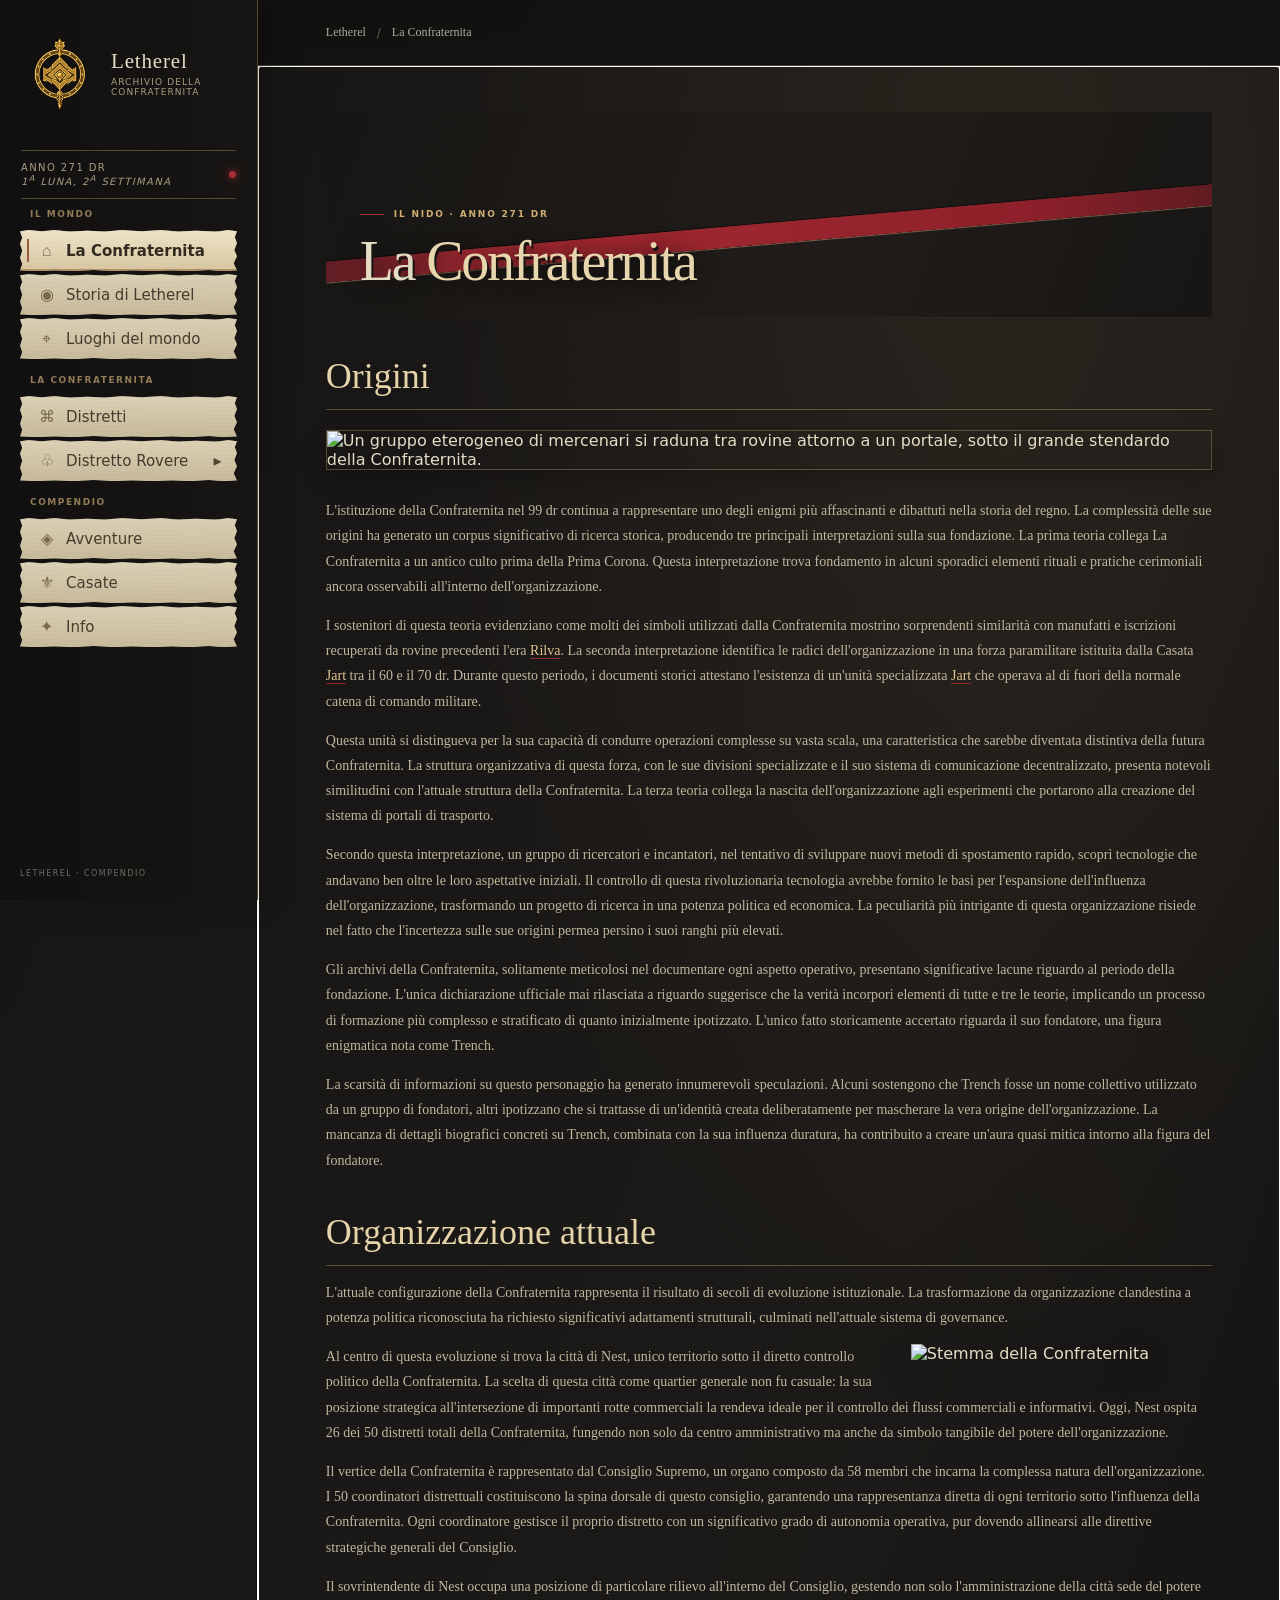
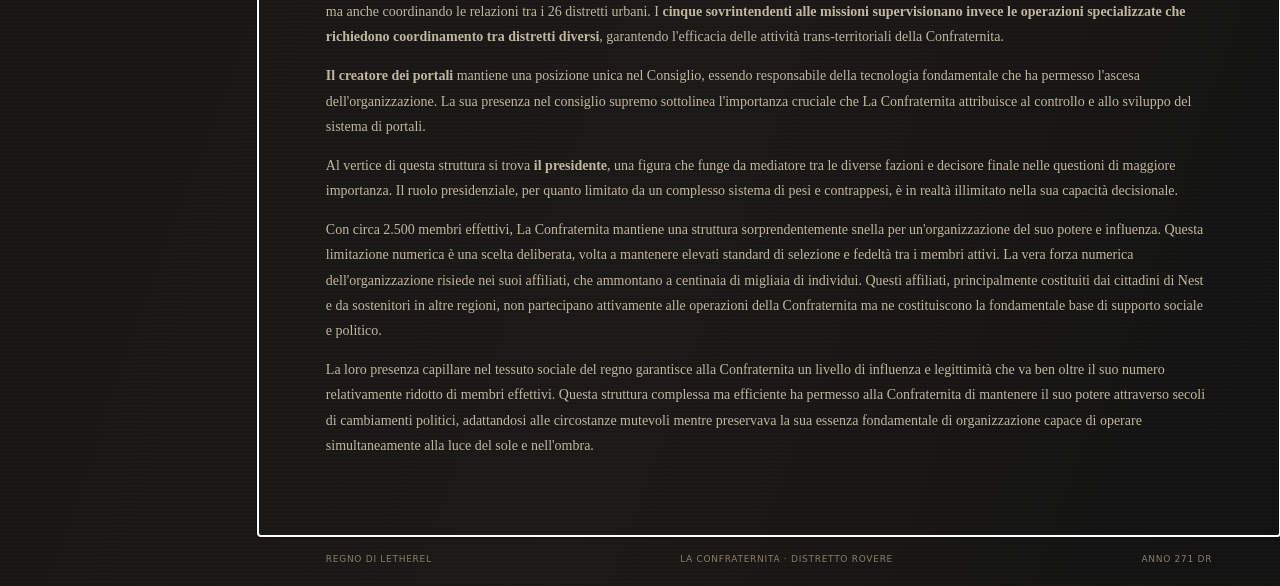
==== commit c6db8822: "Whole History Update" ====
--- a/index.html
+++ b/index.html
@@ -3,7 +3,7 @@
 <head>
 <meta charset="utf-8"><meta name="viewport" content="width=device-width,initial-scale=1"><meta name="theme-color" content="#141313">
 <meta name="description" content="Archivio della Confraternita, dei distretti e delle avventure nel Regno di Letherel.">
-<title>La Confraternita · Letherel</title><link rel="stylesheet" href="./assets/css/site.css?v=20261126-simple-card"><script src="./assets/content/regno.js?v=20261110-regno-map-replacement-2" defer></script><script src="./assets/content/confraternita.js" defer></script><script src="./assets/content/taverna-content.js?v=20261109-scudi-diagrams" defer></script><script src="./assets/content/casate.js?v=20261025-casate-glow" defer></script><script src="./assets/content/site-images.js?v=20261109-regno-fondazione" defer></script><script src="./assets/js/shared.js" defer></script><script src="./assets/js/player-card.js?v=20261126-simple-card" defer></script><script src="./assets/js/pages.js" defer></script><script src="./assets/js/bacheca.js" defer></script><script src="./assets/js/site.js?v=20261126-rango0" defer></script>
+<title>La Confraternita · Letherel</title><link rel="stylesheet" href="./assets/css/site.css?v=20261126-simple-card-frame-70"><script src="./assets/content/regno.js?v=20261126-storia-title" defer></script><script src="./assets/content/confraternita.js" defer></script><script src="./assets/content/taverna-content.js?v=20261109-scudi-diagrams" defer></script><script src="./assets/content/casate.js?v=20261025-casate-glow" defer></script><script src="./assets/content/site-images.js?v=20261109-regno-fondazione" defer></script><script src="./assets/js/shared.js" defer></script><script src="./assets/js/player-card.js?v=20261126-simple-card-frame-60" defer></script><script src="./assets/js/pages.js" defer></script><script src="./assets/js/bacheca.js" defer></script><script src="./assets/js/site.js?v=20261126-maps" defer></script>
 </head>
 <body><div class="site-shell">
 <aside class="sidebar" id="sidebar" aria-label="Navigazione principale">
@@ -11,7 +11,8 @@
 <a class="sidebar-rule" href="#calendario" data-route="calendario" aria-label="Apri il calendario di Letherel"><span>Anno 271 dr<br><em>1<sup>a</sup> Luna, 2<sup>a</sup> settimana</em></span><b class="live-dot"></b></a>
 <nav class="main-nav"><p class="nav-label nav-label-spaced">Il Mondo</p>
 <a href="#confraternita" data-route="confraternita"><span class="nav-icon">⌂</span>La Confraternita</a>
-<a href="#regno" data-route="regno"><span class="nav-icon">◉</span>Regno di Letherel</a>
+<a href="#regno" data-route="regno"><span class="nav-icon">◉</span>Storia di Letherel</a>
+<a href="#luoghi" data-route="luoghi"><span class="nav-icon">⌖</span>Luoghi del mondo</a>
 <p class="nav-label nav-label-spaced">La Confraternita</p>
 <a href="#distretti" data-route="distretti"><span class="nav-icon">⌘</span>Distretti</a>
 <div class="nav-group" id="rovereNavGroup">
--- a/assets/css/site.css
+++ b/assets/css/site.css
@@ -300,7 +300,7 @@
 @media(max-width:520px){.rovere-actions .button{width:100%}}
 @media(hover:none),(max-width:760px){.nav-flyout{position:static;width:auto;margin:0 0 6px 12px;padding:3px 0 3px 8px;border:0;border-left:1px solid rgba(201,173,120,.45);background:transparent;box-shadow:none}.nav-flyout a{min-height:39px}.sidebar{overflow-y:auto}}
 
-.member-simple{display:flex;flex-direction:column;padding:0;overflow:hidden}
-.member-simple.member-fullwidth{width:100%;max-width:420px;justify-self:center}
-.member-simple .member-simple-name{margin:0;padding:17px 12px;color:#e5d3aa;text-align:center;font:600 21px/1.2 var(--serif)}
-.member-simple .member-portrait,.member-simple .image-placeholder{display:block;width:100%;height:auto;min-height:0;aspect-ratio:4/5;margin:0;border:0;object-fit:cover;object-position:center top}
+.simple-card{display:flex;width:70%;min-width:0;flex-direction:column;align-self:start;justify-self:center;gap:10px}
+.simple-card.member-fullwidth{max-width:294px}
+.simple-card-name{margin:0;padding:17px 12px;color:#e5d3aa;text-align:center;font:600 21px/1.2 var(--serif)}
+.simple-card .simple-card-portrait,.simple-card .image-placeholder{display:block;width:100%;height:auto;min-height:0;aspect-ratio:4/5;margin:0;border:0;object-fit:cover;object-position:center top}
